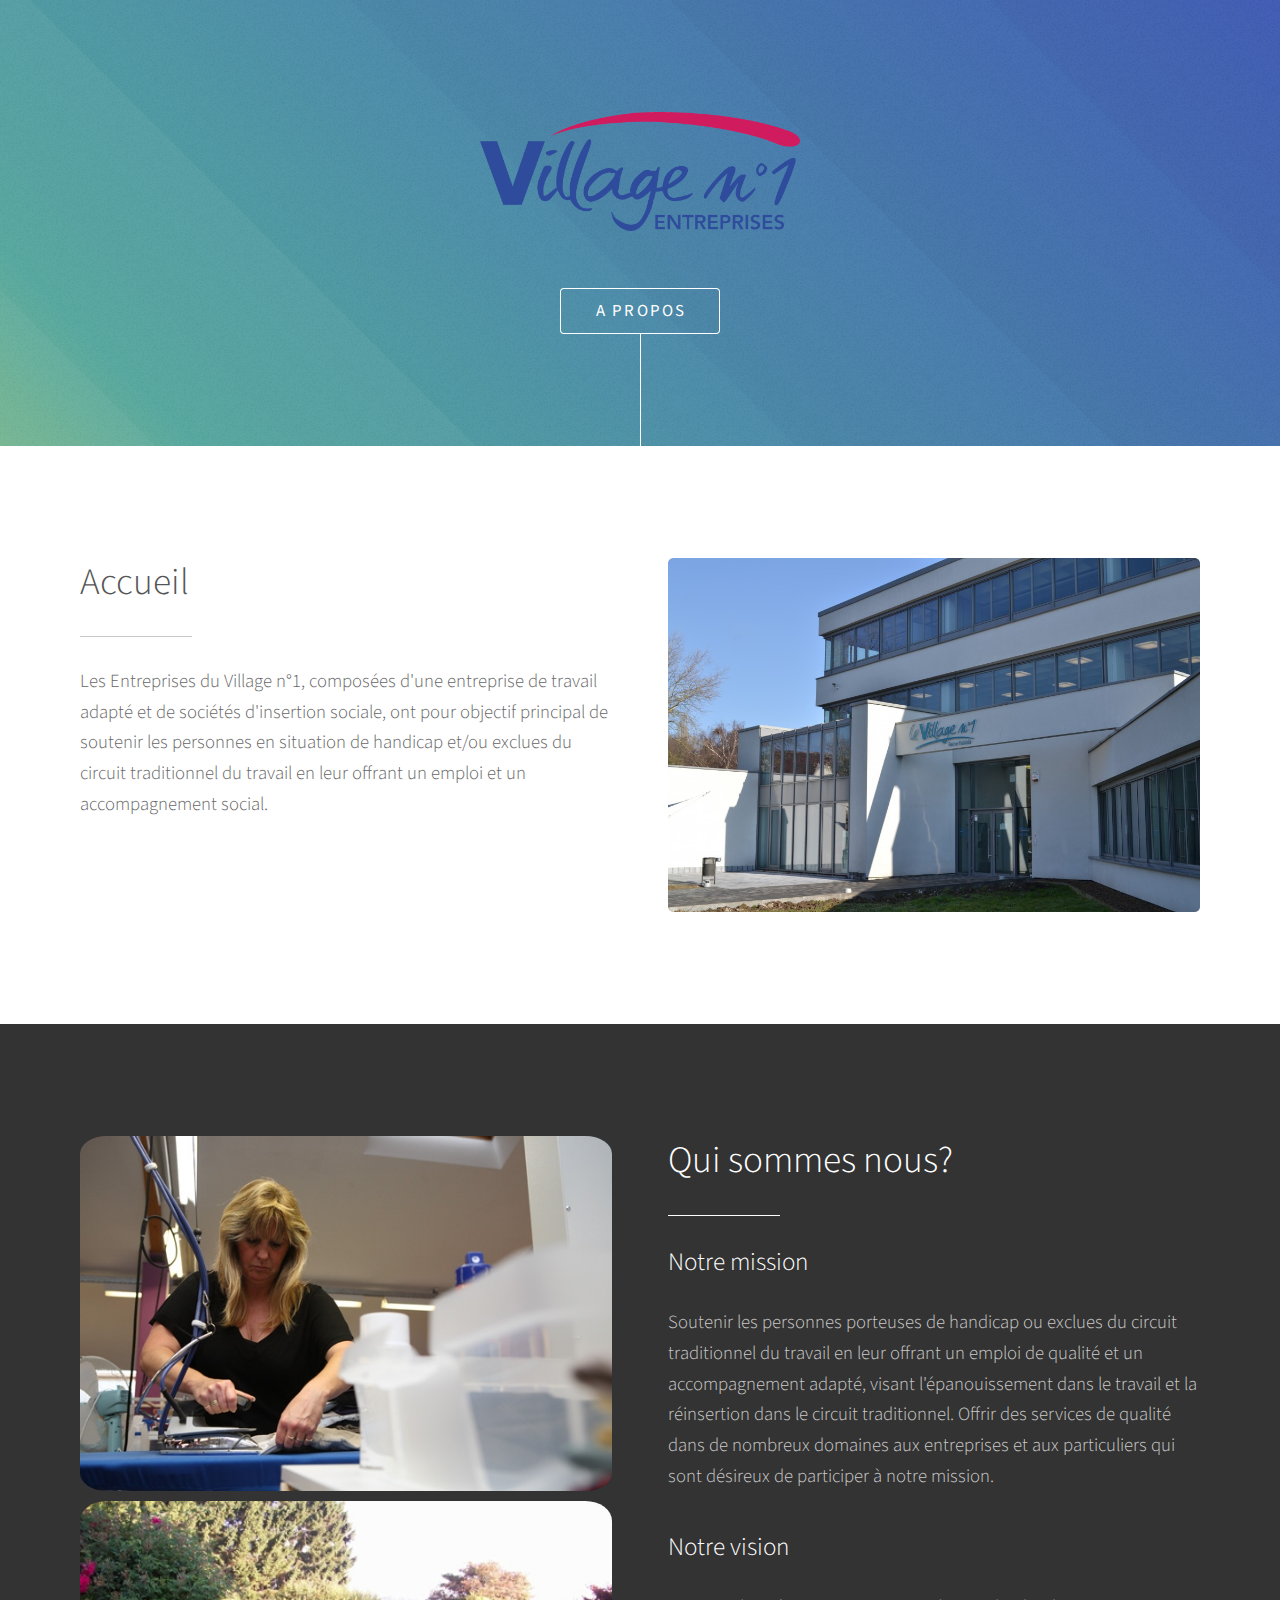
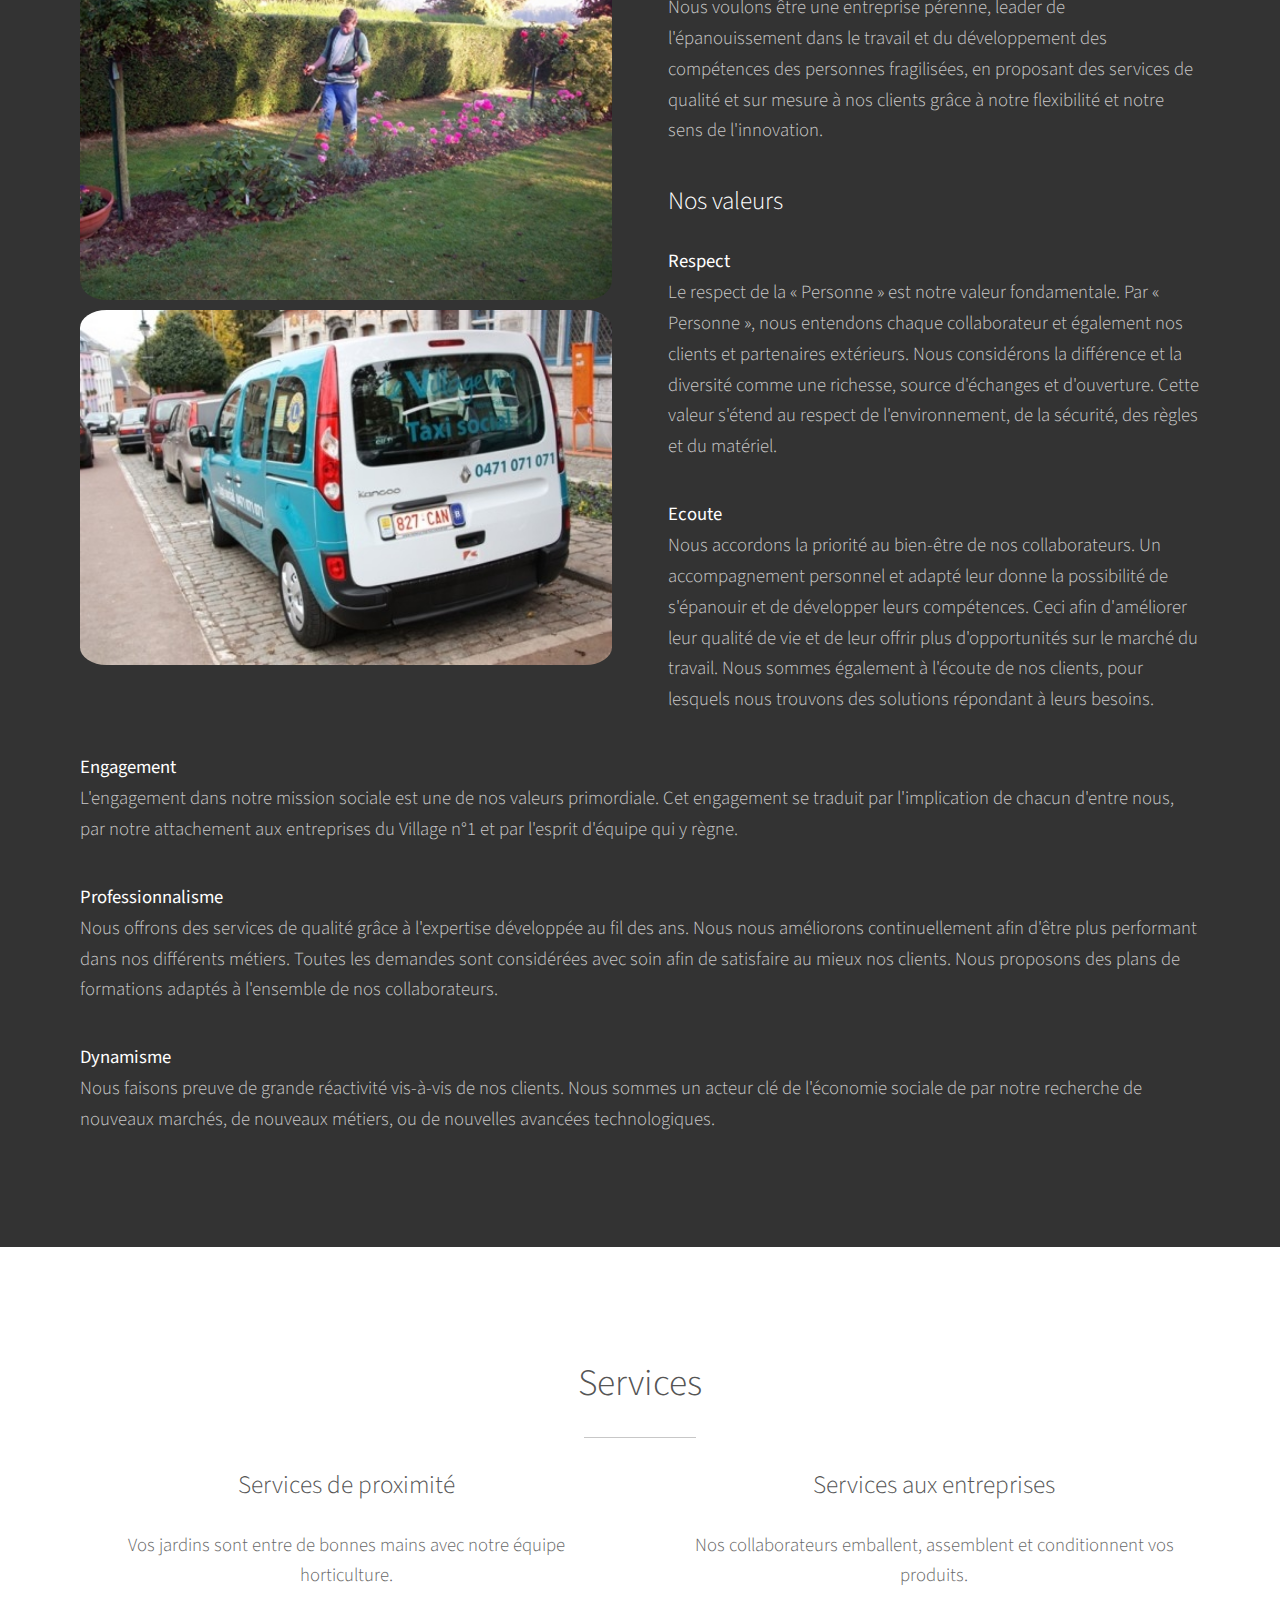
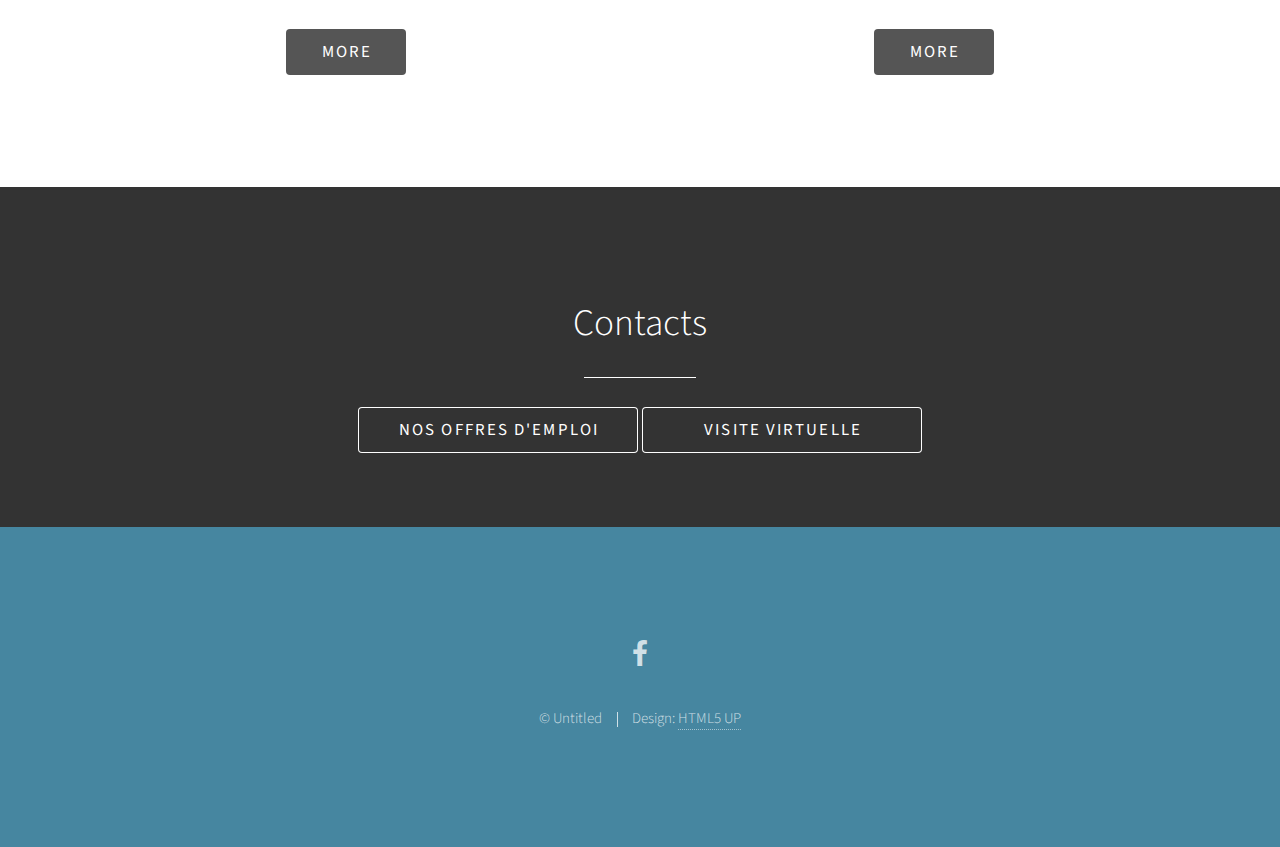
==== VillageN1/index.html @ 819515e6 "VillageN1" ====
<!DOCTYPE HTML>
<!--
	Photon by HTML5 UP
	html5up.net | @ajlkn
	Free for personal and commercial use under the CCA 3.0 license (html5up.net/license)
-->
<html>
	<head>
		<title>Photon by HTML5 UP</title>
		<meta charset="utf-8" />
		<meta name="viewport" content="width=device-width, initial-scale=1" />
		<!--[if lte IE 8]><script src="assets/js/ie/html5shiv.js"></script><![endif]-->
		<link rel="stylesheet" href="assets/css/main.css" />
		<!--[if lte IE 8]><link rel="stylesheet" href="assets/css/ie8.css" /><![endif]-->
		<!--[if lte IE 9]><link rel="stylesheet" href="assets/css/ie9.css" /><![endif]-->
	</head>
	<body>

		<!-- Header -->
			<section id="header">
				<div class="inner">
					 	<img id ='logo' src="images/logo.png" alt="logo">
					<ul class="actions">
						<li><a href="#one" class="button scrolly">A propos</a></li>
					</ul>
				</div>
			</section>

		<!-- One -->
			<section id="one" class="main style1">
				<div class="container">
					<div class="row 150%">
						<div class="6u 12u$(medium)">
							<header class="major">
								<h2>Accueil</h2>
							</header>
							<p>Les Entreprises du Village n°1, composées d'une entreprise de travail adapté et de sociétés d'insertion sociale, ont pour objectif principal de soutenir les personnes en situation de handicap et/ou exclues du circuit traditionnel du travail en leur offrant un emploi et un accompagnement social.</p>
						</div>
						<div class="6u$ 12u$(medium) important(medium)">
							<span class="image fit"><img src="images/entreenc2.jpg" alt="" /></span>
						</div>
					</div>
				</div>
			</section>

		<!-- Two -->
			<section id="two" class="main style2">
				<div class="container">
					<div class="row 150%">
						<div class="6u 12u$(medium)">
							<img class= 'photorow' src="images/img-6312.jpg" alt="">
							<img class= 'photorow' src="images/photos-horticulture2-014.jpg" alt="">
							<img class= 'photorow' src="images/IMG-2573-1-1.jpg" alt="">
							</div>
						<div class="6u$ 12u$(medium)">
							<header class="major">
								<h2>Qui sommes nous?</h2>
							</header>
							<h3>Notre mission</h3>
							<p>Soutenir les personnes porteuses de handicap ou exclues du circuit traditionnel du travail en leur offrant un emploi de qualité et un accompagnement adapté, visant l'épanouissement dans le travail et la réinsertion dans le circuit traditionnel. Offrir des services de qualité dans de nombreux domaines aux entreprises et aux particuliers qui sont désireux de participer à notre mission.</p>
							<h3>Notre vision</h3>
							<p>Nous voulons être une entreprise pérenne, leader de l'épanouissement dans le travail et du développement des compétences des personnes fragilisées, en proposant des services de qualité et sur mesure à nos clients grâce à notre flexibilité et notre sens de l'innovation.   </p>
							<h3>Nos valeurs</h3>
							<strong>Respect</strong>
							<p>Le respect de la « Personne » est notre valeur fondamentale. Par « Personne », nous entendons  chaque collaborateur et également nos clients et partenaires extérieurs. Nous considérons la différence et la diversité comme une richesse, source d'échanges et d'ouverture. Cette valeur s'étend au respect de l'environnement, de la sécurité, des règles et du matériel.</p>
							<strong>Ecoute</strong>
							<p>Nous accordons la priorité au bien-être de nos collaborateurs. Un accompagnement personnel et adapté leur donne la possibilité de s'épanouir et de développer leurs compétences. Ceci afin d'améliorer leur qualité de vie et de leur offrir plus d'opportunités sur le marché du travail. Nous sommes également à l'écoute de nos clients, pour lesquels nous trouvons des solutions répondant à leurs besoins.</p>
							</div>
							<div class="suite">
									<strong>Engagement</strong>
									<p>L'engagement dans notre mission sociale est une de nos valeurs primordiale. Cet engagement se traduit par l'implication de chacun d'entre nous, par notre attachement aux entreprises du Village n°1 et par l'esprit d'équipe qui y règne.</p>
									<strong>Professionnalisme</strong>
									<p>Nous offrons des services de qualité grâce à l'expertise développée au fil des ans. Nous nous améliorons continuellement afin d'être plus performant dans nos différents métiers. Toutes les demandes sont considérées avec soin  afin de satisfaire au mieux nos clients. Nous proposons des plans de formations adaptés à l'ensemble de nos collaborateurs.</p>
									<strong>Dynamisme</strong>
									<p>Nous faisons preuve de grande réactivité vis-à-vis de nos clients. Nous sommes un acteur clé de l'économie sociale de par notre recherche de nouveaux marchés, de nouveaux métiers, ou de nouvelles avancées technologiques.</p>
							</div>
					</div>
			</section>

		<!-- Three -->
			<section id="three" class="main style1 special">
				<div class="container">
					<header class="major">
						<h2>Services</h2>
					</header>
					<div class="row 150%">
						<div class="service">
							<h3>Services de proximité</h3>
							<p>Vos jardins sont entre de bonnes mains avec notre équipe horticulture.</p>
							<ul class="actions">
								<li><a href="#" class="button special">More</a></li>
							</ul>
						</div>
						<div class="service">
							<h3>Services aux entreprises</h3>
							<p>Nos collaborateurs emballent, assemblent et conditionnent vos produits.</p>
							<ul class="actions">
								<li><a href="#" class="button special">More</a></li>
							</ul>
						</div>
					</div>
				</div>
			</section>

		<!-- Four -->
			<section id="four" class="main style2 special">
				<div class="container">
					<header class="major">
						<h2>Contacts</h2>
					</header>
						<a href="#" class="button pas">Nos offres d'emploi</a>
						<a href="#" class="button pas">Visite virtuelle</a>
				</div>
			</section>


		<!-- Footer -->
			<section id="footer">
				<ul class="icons">
					<li><a href="#" class="icon alt fa-facebook"><span class="label">Facebook</span></a></li>
				</ul>
				<ul class="copyright">
					<li>&copy; Untitled</li><li>Design: <a href="http://html5up.net">HTML5 UP</a></li>
				</ul>
			</section>

		<!-- Scripts -->
			<script src="assets/js/jquery.min.js"></script>
			<script src="assets/js/jquery.scrolly.min.js"></script>
			<script src="assets/js/skel.min.js"></script>
			<script src="assets/js/util.js"></script>
			<!--[if lte IE 8]><script src="assets/js/ie/respond.min.js"></script><![endif]-->
			<script src="assets/js/main.js"></script>

	</body>
</html>
---- VillageN1/assets/css/main.css ----
@import url("font-awesome.min.css");
@import url("https://fonts.googleapis.com/css?family=Source+Sans+Pro:300,300italic,400,400italic");

/*
	Photon by HTML5 UP
	html5up.net | @ajlkn
	Free for personal and commercial use under the CCA 3.0 license (html5up.net/license)
*/

/* Reset */

	#logo {
		width: 25%;
	}

	.photorow {
		width: 100%;
		border-radius: 5%;
	}


	.service {
		width: 50%;
	}

	li{
		bottom: 0;
	}

	a.button.special {
		position: relative;
		width: auto;
	}

	.button.special{
		width: 100%;
	}
	
	.button.pas {
		width: 25%;
	}

	@media screen and (max-width: 480px){
		a.button.pas{
			width: auto;
			padding-left: 2%;
			padding-right: 2%;
			margin-top: 2%;
		}
	}

	@media screen and (max-width : 750px){
		.suite{
			text-align: center;
		}
	}

	@media screen and (max-width : 1180px) {

		.button.pas {
			width: 50%;
		}
	}

	html, body, div, span, applet, object, iframe, h1, h2, h3, h4, h5, h6, p, blockquote, pre, a, abbr, acronym, address, big, cite, code, del, dfn, em, img, ins, kbd, q, s, samp, small, strike, strong, sub, sup, tt, var, b, u, i, center, dl, dt, dd, ol, ul, li, fieldset, form, label, legend, table, caption, tbody, tfoot, thead, tr, th, td, article, aside, canvas, details, embed, figure, figcaption, footer, header, hgroup, menu, nav, output, ruby, section, summary, time, mark, audio, video {
		margin: 0;
		padding: 0;
		border: 0;
		font-size: 100%;
		font: inherit;
		vertical-align: baseline;
	}

	article, aside, details, figcaption, figure, footer, header, hgroup, menu, nav, section {
		display: block;
	}

	body {
		line-height: 1;
	}

	ol, ul {
		list-style: none;
	}

	blockquote, q {
		quotes: none;
	}

	blockquote:before, blockquote:after, q:before, q:after {
		content: '';
		content: none;
	}

	table {
		border-collapse: collapse;
		border-spacing: 0;
	}

	body {
		-webkit-text-size-adjust: none;
	}

/* Box Model */

	*, *:before, *:after {
		-moz-box-sizing: border-box;
		-webkit-box-sizing: border-box;
		box-sizing: border-box;
	}

/* Containers */

	.container {
		margin-left: auto;
		margin-right: auto;
	}

	.container.\31 25\25 {
		width: 100%;
		max-width: 75em;
		min-width: 60em;
	}

	.container.\37 5\25 {
		width: 45em;
	}

	.container.\35 0\25 {
		width: 30em;
	}

	.container.\32 5\25 {
		width: 15em;
	}

	.container {
		width: 60em;
	}

	@media screen and (max-width: 1680px) {

		.container.\31 25\25 {
			width: 100%;
			max-width: 75em;
			min-width: 60em;
		}

		.container.\37 5\25 {
			width: 45em;
		}

		.container.\35 0\25 {
			width: 30em;
		}

		.container.\32 5\25 {
			width: 15em;
		}

		.container {
			width: 60em;
		}

	}

	@media screen and (max-width: 1140px) {

		.container.\31 25\25 {
			width: 100%;
			max-width: 112.5%;
			min-width: 90%;
		}

		.container.\37 5\25 {
			width: 67.5%;
		}

		.container.\35 0\25 {
			width: 45%;
		}

		.container.\32 5\25 {
			width: 22.5%;
		}

		.container {
			width: 90%;
		}

	}

	@media screen and (max-width: 980px) {

		.container.\31 25\25 {
			width: 100%;
			max-width: 125%;
			min-width: 100%;
		}

		.container.\37 5\25 {
			width: 75%;
		}

		.container.\35 0\25 {
			width: 50%;
		}

		.container.\32 5\25 {
			width: 25%;
		}

		.container {
			width: 100% !important;
		}

	}

	@media screen and (max-width: 736px) {

		.container.\31 25\25 {
			width: 100%;
			max-width: 125%;
			min-width: 100%;
		}

		.container.\37 5\25 {
			width: 75%;
		}

		.container.\35 0\25 {
			width: 50%;
		}

		.container.\32 5\25 {
			width: 25%;
		}

		.container {
			width: 100% !important;
		}

	}

	@media screen and (max-width: 480px) {

		.container.\31 25\25 {
			width: 100%;
			max-width: 125%;
			min-width: 100%;
		}

		.container.\37 5\25 {
			width: 75%;
		}

		.container.\35 0\25 {
			width: 50%;
		}

		.container.\32 5\25 {
			width: 25%;
		}

		.container {
			width: 100% !important;
		}

	}

	@media screen and (max-width: 320px) {

		.container.\31 25\25 {
			width: 100%;
			max-width: 125%;
			min-width: 100%;
		}

		.container.\37 5\25 {
			width: 75%;
		}

		.container.\35 0\25 {
			width: 50%;
		}

		.container.\32 5\25 {
			width: 25%;
		}

		.container {
			width: 100% !important;
		}

	}

/* Grid */

	.row {
		border-bottom: solid 1px transparent;
		-moz-box-sizing: border-box;
		-webkit-box-sizing: border-box;
		box-sizing: border-box;
	}

	.row > * {
		float: left;
		-moz-box-sizing: border-box;
		-webkit-box-sizing: border-box;
		box-sizing: border-box;
	}

	.row:after, .row:before {
		content: '';
		display: block;
		clear: both;
		height: 0;
	}

	.row.uniform > * > :first-child {
		margin-top: 0;
	}

	.row.uniform > * > :last-child {
		margin-bottom: 0;
	}

	.row.\30 \25 > * {
		padding: 0 0 0 0em;
	}

	.row.\30 \25 {
		margin: 0 0 -1px 0em;
	}

	.row.uniform.\30 \25 > * {
		padding: 0em 0 0 0em;
	}

	.row.uniform.\30 \25 {
		margin: 0em 0 -1px 0em;
	}

	.row > * {
		padding: 0 0 0 2em;
	}

	.row {
		margin: 0 0 -1px -2em;
	}

	.row.uniform > * {
		padding: 2em 0 0 2em;
	}

	.row.uniform {
		margin: -2em 0 -1px -2em;
	}

	.row.\32 00\25 > * {
		padding: 0 0 0 4em;
	}

	.row.\32 00\25 {
		margin: 0 0 -1px -4em;
	}

	.row.uniform.\32 00\25 > * {
		padding: 4em 0 0 4em;
	}

	.row.uniform.\32 00\25 {
		margin: -4em 0 -1px -4em;
	}

	.row.\31 50\25 > * {
		padding: 0 0 0 3em;
	}

	.row.\31 50\25 {
		margin: 0 0 -1px -3em;
	}

	.row.uniform.\31 50\25 > * {
		padding: 3em 0 0 3em;
	}

	.row.uniform.\31 50\25 {
		margin: -3em 0 -1px -3em;
	}

	.row.\35 0\25 > * {
		padding: 0 0 0 1em;
	}

	.row.\35 0\25 {
		margin: 0 0 -1px -1em;
	}

	.row.uniform.\35 0\25 > * {
		padding: 1em 0 0 1em;
	}

	.row.uniform.\35 0\25 {
		margin: -1em 0 -1px -1em;
	}

	.row.\32 5\25 > * {
		padding: 0 0 0 0.5em;
	}

	.row.\32 5\25 {
		margin: 0 0 -1px -0.5em;
	}

	.row.uniform.\32 5\25 > * {
		padding: 0.5em 0 0 0.5em;
	}

	.row.uniform.\32 5\25 {
		margin: -0.5em 0 -1px -0.5em;
	}

	.\31 2u, .\31 2u\24 {
		width: 100%;
		clear: none;
		margin-left: 0;
	}

	.\31 1u, .\31 1u\24 {
		width: 91.6666666667%;
		clear: none;
		margin-left: 0;
	}

	.\31 0u, .\31 0u\24 {
		width: 83.3333333333%;
		clear: none;
		margin-left: 0;
	}

	.\39 u, .\39 u\24 {
		width: 75%;
		clear: none;
		margin-left: 0;
	}

	.\38 u, .\38 u\24 {
		width: 66.6666666667%;
		clear: none;
		margin-left: 0;
	}

	.\37 u, .\37 u\24 {
		width: 58.3333333333%;
		clear: none;
		margin-left: 0;
	}

	.\36 u, .\36 u\24 {
		width: 50%;
		clear: none;
		margin-left: 0;
	}

	.\35 u, .\35 u\24 {
		width: 41.6666666667%;
		clear: none;
		margin-left: 0;
	}

	.\34 u, .\34 u\24 {
		width: 33.3333333333%;
		clear: none;
		margin-left: 0;
	}

	.\33 u, .\33 u\24 {
		width: 25%;
		clear: none;
		margin-left: 0;
	}

	.\32 u, .\32 u\24 {
		width: 16.6666666667%;
		clear: none;
		margin-left: 0;
	}

	.\31 u, .\31 u\24 {
		width: 8.3333333333%;
		clear: none;
		margin-left: 0;
	}

	.\31 2u\24 + *,
	.\31 1u\24 + *,
	.\31 0u\24 + *,
	.\39 u\24 + *,
	.\38 u\24 + *,
	.\37 u\24 + *,
	.\36 u\24 + *,
	.\35 u\24 + *,
	.\34 u\24 + *,
	.\33 u\24 + *,
	.\32 u\24 + *,
	.\31 u\24 + * {
		clear: left;
	}

	.\-11u {
		margin-left: 91.66667%;
	}

	.\-10u {
		margin-left: 83.33333%;
	}

	.\-9u {
		margin-left: 75%;
	}

	.\-8u {
		margin-left: 66.66667%;
	}

	.\-7u {
		margin-left: 58.33333%;
	}

	.\-6u {
		margin-left: 50%;
	}

	.\-5u {
		margin-left: 41.66667%;
	}

	.\-4u {
		margin-left: 33.33333%;
	}

	.\-3u {
		margin-left: 25%;
	}

	.\-2u {
		margin-left: 16.66667%;
	}

	.\-1u {
		margin-left: 8.33333%;
	}

	@media screen and (max-width: 1680px) {

		.row > * {
			padding: 0 0 0 2em;
		}

		.row {
			margin: 0 0 -1px -2em;
		}

		.row.uniform > * {
			padding: 2em 0 0 2em;
		}

		.row.uniform {
			margin: -2em 0 -1px -2em;
		}

		.row.\32 00\25 > * {
			padding: 0 0 0 4em;
		}

		.row.\32 00\25 {
			margin: 0 0 -1px -4em;
		}

		.row.uniform.\32 00\25 > * {
			padding: 4em 0 0 4em;
		}

		.row.uniform.\32 00\25 {
			margin: -4em 0 -1px -4em;
		}

		.row.\31 50\25 > * {
			padding: 0 0 0 3em;
		}

		.row.\31 50\25 {
			margin: 0 0 -1px -3em;
		}

		.row.uniform.\31 50\25 > * {
			padding: 3em 0 0 3em;
		}

		.row.uniform.\31 50\25 {
			margin: -3em 0 -1px -3em;
		}

		.row.\35 0\25 > * {
			padding: 0 0 0 1em;
		}

		.row.\35 0\25 {
			margin: 0 0 -1px -1em;
		}

		.row.uniform.\35 0\25 > * {
			padding: 1em 0 0 1em;
		}

		.row.uniform.\35 0\25 {
			margin: -1em 0 -1px -1em;
		}

		.row.\32 5\25 > * {
			padding: 0 0 0 0.5em;
		}

		.row.\32 5\25 {
			margin: 0 0 -1px -0.5em;
		}

		.row.uniform.\32 5\25 > * {
			padding: 0.5em 0 0 0.5em;
		}

		.row.uniform.\32 5\25 {
			margin: -0.5em 0 -1px -0.5em;
		}

		.\31 2u\28xlarge\29, .\31 2u\24\28xlarge\29 {
			width: 100%;
			clear: none;
			margin-left: 0;
		}

		.\31 1u\28xlarge\29, .\31 1u\24\28xlarge\29 {
			width: 91.6666666667%;
			clear: none;
			margin-left: 0;
		}

		.\31 0u\28xlarge\29, .\31 0u\24\28xlarge\29 {
			width: 83.3333333333%;
			clear: none;
			margin-left: 0;
		}

		.\39 u\28xlarge\29, .\39 u\24\28xlarge\29 {
			width: 75%;
			clear: none;
			margin-left: 0;
		}

		.\38 u\28xlarge\29, .\38 u\24\28xlarge\29 {
			width: 66.6666666667%;
			clear: none;
			margin-left: 0;
		}

		.\37 u\28xlarge\29, .\37 u\24\28xlarge\29 {
			width: 58.3333333333%;
			clear: none;
			margin-left: 0;
		}

		.\36 u\28xlarge\29, .\36 u\24\28xlarge\29 {
			width: 50%;
			clear: none;
			margin-left: 0;
		}

		.\35 u\28xlarge\29, .\35 u\24\28xlarge\29 {
			width: 41.6666666667%;
			clear: none;
			margin-left: 0;
		}

		.\34 u\28xlarge\29, .\34 u\24\28xlarge\29 {
			width: 33.3333333333%;
			clear: none;
			margin-left: 0;
		}

		.\33 u\28xlarge\29, .\33 u\24\28xlarge\29 {
			width: 25%;
			clear: none;
			margin-left: 0;
		}

		.\32 u\28xlarge\29, .\32 u\24\28xlarge\29 {
			width: 16.6666666667%;
			clear: none;
			margin-left: 0;
		}

		.\31 u\28xlarge\29, .\31 u\24\28xlarge\29 {
			width: 8.3333333333%;
			clear: none;
			margin-left: 0;
		}

		.\31 2u\24\28xlarge\29 + *,
		.\31 1u\24\28xlarge\29 + *,
		.\31 0u\24\28xlarge\29 + *,
		.\39 u\24\28xlarge\29 + *,
		.\38 u\24\28xlarge\29 + *,
		.\37 u\24\28xlarge\29 + *,
		.\36 u\24\28xlarge\29 + *,
		.\35 u\24\28xlarge\29 + *,
		.\34 u\24\28xlarge\29 + *,
		.\33 u\24\28xlarge\29 + *,
		.\32 u\24\28xlarge\29 + *,
		.\31 u\24\28xlarge\29 + * {
			clear: left;
		}

		.\-11u\28xlarge\29 {
			margin-left: 91.66667%;
		}

		.\-10u\28xlarge\29 {
			margin-left: 83.33333%;
		}

		.\-9u\28xlarge\29 {
			margin-left: 75%;
		}

		.\-8u\28xlarge\29 {
			margin-left: 66.66667%;
		}

		.\-7u\28xlarge\29 {
			margin-left: 58.33333%;
		}

		.\-6u\28xlarge\29 {
			margin-left: 50%;
		}

		.\-5u\28xlarge\29 {
			margin-left: 41.66667%;
		}

		.\-4u\28xlarge\29 {
			margin-left: 33.33333%;
		}

		.\-3u\28xlarge\29 {
			margin-left: 25%;
		}

		.\-2u\28xlarge\29 {
			margin-left: 16.66667%;
		}

		.\-1u\28xlarge\29 {
			margin-left: 8.33333%;
		}

	}

	@media screen and (max-width: 1140px) {

		.row > * {
			padding: 0 0 0 1.5em;
		}

		.row {
			margin: 0 0 -1px -1.5em;
		}

		.row.uniform > * {
			padding: 1.5em 0 0 1.5em;
		}

		.row.uniform {
			margin: -1.5em 0 -1px -1.5em;
		}

		.row.\32 00\25 > * {
			padding: 0 0 0 3em;
		}

		.row.\32 00\25 {
			margin: 0 0 -1px -3em;
		}

		.row.uniform.\32 00\25 > * {
			padding: 3em 0 0 3em;
		}

		.row.uniform.\32 00\25 {
			margin: -3em 0 -1px -3em;
		}

		.row.\31 50\25 > * {
			padding: 0 0 0 2.25em;
		}

		.row.\31 50\25 {
			margin: 0 0 -1px -2.25em;
		}

		.row.uniform.\31 50\25 > * {
			padding: 2.25em 0 0 2.25em;
		}

		.row.uniform.\31 50\25 {
			margin: -2.25em 0 -1px -2.25em;
		}

		.row.\35 0\25 > * {
			padding: 0 0 0 0.75em;
		}

		.row.\35 0\25 {
			margin: 0 0 -1px -0.75em;
		}

		.row.uniform.\35 0\25 > * {
			padding: 0.75em 0 0 0.75em;
		}

		.row.uniform.\35 0\25 {
			margin: -0.75em 0 -1px -0.75em;
		}

		.row.\32 5\25 > * {
			padding: 0 0 0 0.375em;
		}

		.row.\32 5\25 {
			margin: 0 0 -1px -0.375em;
		}

		.row.uniform.\32 5\25 > * {
			padding: 0.375em 0 0 0.375em;
		}

		.row.uniform.\32 5\25 {
			margin: -0.375em 0 -1px -0.375em;
		}

		.\31 2u\28large\29, .\31 2u\24\28large\29 {
			width: 100%;
			clear: none;
			margin-left: 0;
		}

		.\31 1u\28large\29, .\31 1u\24\28large\29 {
			width: 91.6666666667%;
			clear: none;
			margin-left: 0;
		}

		.\31 0u\28large\29, .\31 0u\24\28large\29 {
			width: 83.3333333333%;
			clear: none;
			margin-left: 0;
		}

		.\39 u\28large\29, .\39 u\24\28large\29 {
			width: 75%;
			clear: none;
			margin-left: 0;
		}

		.\38 u\28large\29, .\38 u\24\28large\29 {
			width: 66.6666666667%;
			clear: none;
			margin-left: 0;
		}

		.\37 u\28large\29, .\37 u\24\28large\29 {
			width: 58.3333333333%;
			clear: none;
			margin-left: 0;
		}

		.\36 u\28large\29, .\36 u\24\28large\29 {
			width: 50%;
			clear: none;
			margin-left: 0;
		}

		.\35 u\28large\29, .\35 u\24\28large\29 {
			width: 41.6666666667%;
			clear: none;
			margin-left: 0;
		}

		.\34 u\28large\29, .\34 u\24\28large\29 {
			width: 33.3333333333%;
			clear: none;
			margin-left: 0;
		}

		.\33 u\28large\29, .\33 u\24\28large\29 {
			width: 25%;
			clear: none;
			margin-left: 0;
		}

		.\32 u\28large\29, .\32 u\24\28large\29 {
			width: 16.6666666667%;
			clear: none;
			margin-left: 0;
		}

		.\31 u\28large\29, .\31 u\24\28large\29 {
			width: 8.3333333333%;
			clear: none;
			margin-left: 0;
		}

		.\31 2u\24\28large\29 + *,
		.\31 1u\24\28large\29 + *,
		.\31 0u\24\28large\29 + *,
		.\39 u\24\28large\29 + *,
		.\38 u\24\28large\29 + *,
		.\37 u\24\28large\29 + *,
		.\36 u\24\28large\29 + *,
		.\35 u\24\28large\29 + *,
		.\34 u\24\28large\29 + *,
		.\33 u\24\28large\29 + *,
		.\32 u\24\28large\29 + *,
		.\31 u\24\28large\29 + * {
			clear: left;
		}

		.\-11u\28large\29 {
			margin-left: 91.66667%;
		}

		.\-10u\28large\29 {
			margin-left: 83.33333%;
		}

		.\-9u\28large\29 {
			margin-left: 75%;
		}

		.\-8u\28large\29 {
			margin-left: 66.66667%;
		}

		.\-7u\28large\29 {
			margin-left: 58.33333%;
		}

		.\-6u\28large\29 {
			margin-left: 50%;
		}

		.\-5u\28large\29 {
			margin-left: 41.66667%;
		}

		.\-4u\28large\29 {
			margin-left: 33.33333%;
		}

		.\-3u\28large\29 {
			margin-left: 25%;
		}

		.\-2u\28large\29 {
			margin-left: 16.66667%;
		}

		.\-1u\28large\29 {
			margin-left: 8.33333%;
		}

	}

	@media screen and (max-width: 980px) {

		.row > * {
			padding: 0 0 0 1.5em;
		}

		.row {
			margin: 0 0 -1px -1.5em;
		}

		.row.uniform > * {
			padding: 1.5em 0 0 1.5em;
		}

		.row.uniform {
			margin: -1.5em 0 -1px -1.5em;
		}

		.row.\32 00\25 > * {
			padding: 0 0 0 3em;
		}

		.row.\32 00\25 {
			margin: 0 0 -1px -3em;
		}

		.row.uniform.\32 00\25 > * {
			padding: 3em 0 0 3em;
		}

		.row.uniform.\32 00\25 {
			margin: -3em 0 -1px -3em;
		}

		.row.\31 50\25 > * {
			padding: 0 0 0 2.25em;
		}

		.row.\31 50\25 {
			margin: 0 0 -1px -2.25em;
		}

		.row.uniform.\31 50\25 > * {
			padding: 2.25em 0 0 2.25em;
		}

		.row.uniform.\31 50\25 {
			margin: -2.25em 0 -1px -2.25em;
		}

		.row.\35 0\25 > * {
			padding: 0 0 0 0.75em;
		}

		.row.\35 0\25 {
			margin: 0 0 -1px -0.75em;
		}

		.row.uniform.\35 0\25 > * {
			padding: 0.75em 0 0 0.75em;
		}

		.row.uniform.\35 0\25 {
			margin: -0.75em 0 -1px -0.75em;
		}

		.row.\32 5\25 > * {
			padding: 0 0 0 0.375em;
		}

		.row.\32 5\25 {
			margin: 0 0 -1px -0.375em;
		}

		.row.uniform.\32 5\25 > * {
			padding: 0.375em 0 0 0.375em;
		}

		.row.uniform.\32 5\25 {
			margin: -0.375em 0 -1px -0.375em;
		}

		.\31 2u\28medium\29, .\31 2u\24\28medium\29 {
			width: 100%;
			clear: none;
			margin-left: 0;
		}

		.\31 1u\28medium\29, .\31 1u\24\28medium\29 {
			width: 91.6666666667%;
			clear: none;
			margin-left: 0;
		}

		.\31 0u\28medium\29, .\31 0u\24\28medium\29 {
			width: 83.3333333333%;
			clear: none;
			margin-left: 0;
		}

		.\39 u\28medium\29, .\39 u\24\28medium\29 {
			width: 75%;
			clear: none;
			margin-left: 0;
		}

		.\38 u\28medium\29, .\38 u\24\28medium\29 {
			width: 66.6666666667%;
			clear: none;
			margin-left: 0;
		}

		.\37 u\28medium\29, .\37 u\24\28medium\29 {
			width: 58.3333333333%;
			clear: none;
			margin-left: 0;
		}

		.\36 u\28medium\29, .\36 u\24\28medium\29 {
			width: 50%;
			clear: none;
			margin-left: 0;
		}

		.\35 u\28medium\29, .\35 u\24\28medium\29 {
			width: 41.6666666667%;
			clear: none;
			margin-left: 0;
		}

		.\34 u\28medium\29, .\34 u\24\28medium\29 {
			width: 33.3333333333%;
			clear: none;
			margin-left: 0;
		}

		.\33 u\28medium\29, .\33 u\24\28medium\29 {
			width: 25%;
			clear: none;
			margin-left: 0;
		}

		.\32 u\28medium\29, .\32 u\24\28medium\29 {
			width: 16.6666666667%;
			clear: none;
			margin-left: 0;
		}

		.\31 u\28medium\29, .\31 u\24\28medium\29 {
			width: 8.3333333333%;
			clear: none;
			margin-left: 0;
		}

		.\31 2u\24\28medium\29 + *,
		.\31 1u\24\28medium\29 + *,
		.\31 0u\24\28medium\29 + *,
		.\39 u\24\28medium\29 + *,
		.\38 u\24\28medium\29 + *,
		.\37 u\24\28medium\29 + *,
		.\36 u\24\28medium\29 + *,
		.\35 u\24\28medium\29 + *,
		.\34 u\24\28medium\29 + *,
		.\33 u\24\28medium\29 + *,
		.\32 u\24\28medium\29 + *,
		.\31 u\24\28medium\29 + * {
			clear: left;
		}

		.\-11u\28medium\29 {
			margin-left: 91.66667%;
		}

		.\-10u\28medium\29 {
			margin-left: 83.33333%;
		}

		.\-9u\28medium\29 {
			margin-left: 75%;
		}

		.\-8u\28medium\29 {
			margin-left: 66.66667%;
		}

		.\-7u\28medium\29 {
			margin-left: 58.33333%;
		}

		.\-6u\28medium\29 {
			margin-left: 50%;
		}

		.\-5u\28medium\29 {
			margin-left: 41.66667%;
		}

		.\-4u\28medium\29 {
			margin-left: 33.33333%;
		}

		.\-3u\28medium\29 {
			margin-left: 25%;
		}

		.\-2u\28medium\29 {
			margin-left: 16.66667%;
		}

		.\-1u\28medium\29 {
			margin-left: 8.33333%;
		}

	}

	@media screen and (max-width: 736px) {

		.row > * {
			padding: 0 0 0 1.5em;
		}

		.row {
			margin: 0 0 -1px -1.5em;
		}

		.row.uniform > * {
			padding: 1.5em 0 0 1.5em;
		}

		.row.uniform {
			margin: -1.5em 0 -1px -1.5em;
		}

		.row.\32 00\25 > * {
			padding: 0 0 0 3em;
		}

		.row.\32 00\25 {
			margin: 0 0 -1px -3em;
		}

		.row.uniform.\32 00\25 > * {
			padding: 3em 0 0 3em;
		}

		.row.uniform.\32 00\25 {
			margin: -3em 0 -1px -3em;
		}

		.row.\31 50\25 > * {
			padding: 0 0 0 2.25em;
		}

		.row.\31 50\25 {
			margin: 0 0 -1px -2.25em;
		}

		.row.uniform.\31 50\25 > * {
			padding: 2.25em 0 0 2.25em;
		}

		.row.uniform.\31 50\25 {
			margin: -2.25em 0 -1px -2.25em;
		}

		.row.\35 0\25 > * {
			padding: 0 0 0 0.75em;
		}

		.row.\35 0\25 {
			margin: 0 0 -1px -0.75em;
		}

		.row.uniform.\35 0\25 > * {
			padding: 0.75em 0 0 0.75em;
		}

		.row.uniform.\35 0\25 {
			margin: -0.75em 0 -1px -0.75em;
		}

		.row.\32 5\25 > * {
			padding: 0 0 0 0.375em;
		}

		.row.\32 5\25 {
			margin: 0 0 -1px -0.375em;
		}

		.row.uniform.\32 5\25 > * {
			padding: 0.375em 0 0 0.375em;
		}

		.row.uniform.\32 5\25 {
			margin: -0.375em 0 -1px -0.375em;
		}

		.\31 2u\28small\29, .\31 2u\24\28small\29 {
			width: 100%;
			clear: none;
			margin-left: 0;
		}

		.\31 1u\28small\29, .\31 1u\24\28small\29 {
			width: 91.6666666667%;
			clear: none;
			margin-left: 0;
		}

		.\31 0u\28small\29, .\31 0u\24\28small\29 {
			width: 83.3333333333%;
			clear: none;
			margin-left: 0;
		}

		.\39 u\28small\29, .\39 u\24\28small\29 {
			width: 75%;
			clear: none;
			margin-left: 0;
		}

		.\38 u\28small\29, .\38 u\24\28small\29 {
			width: 66.6666666667%;
			clear: none;
			margin-left: 0;
		}

		.\37 u\28small\29, .\37 u\24\28small\29 {
			width: 58.3333333333%;
			clear: none;
			margin-left: 0;
		}

		.\36 u\28small\29, .\36 u\24\28small\29 {
			width: 50%;
			clear: none;
			margin-left: 0;
		}

		.\35 u\28small\29, .\35 u\24\28small\29 {
			width: 41.6666666667%;
			clear: none;
			margin-left: 0;
		}

		.\34 u\28small\29, .\34 u\24\28small\29 {
			width: 33.3333333333%;
			clear: none;
			margin-left: 0;
		}

		.\33 u\28small\29, .\33 u\24\28small\29 {
			width: 25%;
			clear: none;
			margin-left: 0;
		}

		.\32 u\28small\29, .\32 u\24\28small\29 {
			width: 16.6666666667%;
			clear: none;
			margin-left: 0;
		}

		.\31 u\28small\29, .\31 u\24\28small\29 {
			width: 8.3333333333%;
			clear: none;
			margin-left: 0;
		}

		.\31 2u\24\28small\29 + *,
		.\31 1u\24\28small\29 + *,
		.\31 0u\24\28small\29 + *,
		.\39 u\24\28small\29 + *,
		.\38 u\24\28small\29 + *,
		.\37 u\24\28small\29 + *,
		.\36 u\24\28small\29 + *,
		.\35 u\24\28small\29 + *,
		.\34 u\24\28small\29 + *,
		.\33 u\24\28small\29 + *,
		.\32 u\24\28small\29 + *,
		.\31 u\24\28small\29 + * {
			clear: left;
		}

		.\-11u\28small\29 {
			margin-left: 91.66667%;
		}

		.\-10u\28small\29 {
			margin-left: 83.33333%;
		}

		.\-9u\28small\29 {
			margin-left: 75%;
		}

		.\-8u\28small\29 {
			margin-left: 66.66667%;
		}

		.\-7u\28small\29 {
			margin-left: 58.33333%;
		}

		.\-6u\28small\29 {
			margin-left: 50%;
		}

		.\-5u\28small\29 {
			margin-left: 41.66667%;
		}

		.\-4u\28small\29 {
			margin-left: 33.33333%;
		}

		.\-3u\28small\29 {
			margin-left: 25%;
		}

		.\-2u\28small\29 {
			margin-left: 16.66667%;
		}

		.\-1u\28small\29 {
			margin-left: 8.33333%;
		}

	}

	@media screen and (max-width: 480px) {

		.row > * {
			padding: 0 0 0 1.5em;
		}

		.row {
			margin: 0 0 -1px -1.5em;
		}

		.row.uniform > * {
			padding: 1.5em 0 0 1.5em;
		}

		.row.uniform {
			margin: -1.5em 0 -1px -1.5em;
		}

		.row.\32 00\25 > * {
			padding: 0 0 0 3em;
		}

		.row.\32 00\25 {
			margin: 0 0 -1px -3em;
		}

		.row.uniform.\32 00\25 > * {
			padding: 3em 0 0 3em;
		}

		.row.uniform.\32 00\25 {
			margin: -3em 0 -1px -3em;
		}

		.row.\31 50\25 > * {
			padding: 0 0 0 2.25em;
		}

		.row.\31 50\25 {
			margin: 0 0 -1px -2.25em;
		}

		.row.uniform.\31 50\25 > * {
			padding: 2.25em 0 0 2.25em;
		}

		.row.uniform.\31 50\25 {
			margin: -2.25em 0 -1px -2.25em;
		}

		.row.\35 0\25 > * {
			padding: 0 0 0 0.75em;
		}

		.row.\35 0\25 {
			margin: 0 0 -1px -0.75em;
		}

		.row.uniform.\35 0\25 > * {
			padding: 0.75em 0 0 0.75em;
		}

		.row.uniform.\35 0\25 {
			margin: -0.75em 0 -1px -0.75em;
		}

		.row.\32 5\25 > * {
			padding: 0 0 0 0.375em;
		}

		.row.\32 5\25 {
			margin: 0 0 -1px -0.375em;
		}

		.row.uniform.\32 5\25 > * {
			padding: 0.375em 0 0 0.375em;
		}

		.row.uniform.\32 5\25 {
			margin: -0.375em 0 -1px -0.375em;
		}

		.\31 2u\28xsmall\29, .\31 2u\24\28xsmall\29 {
			width: 100%;
			clear: none;
			margin-left: 0;
		}

		.\31 1u\28xsmall\29, .\31 1u\24\28xsmall\29 {
			width: 91.6666666667%;
			clear: none;
			margin-left: 0;
		}

		.\31 0u\28xsmall\29, .\31 0u\24\28xsmall\29 {
			width: 83.3333333333%;
			clear: none;
			margin-left: 0;
		}

		.\39 u\28xsmall\29, .\39 u\24\28xsmall\29 {
			width: 75%;
			clear: none;
			margin-left: 0;
		}

		.\38 u\28xsmall\29, .\38 u\24\28xsmall\29 {
			width: 66.6666666667%;
			clear: none;
			margin-left: 0;
		}

		.\37 u\28xsmall\29, .\37 u\24\28xsmall\29 {
			width: 58.3333333333%;
			clear: none;
			margin-left: 0;
		}

		.\36 u\28xsmall\29, .\36 u\24\28xsmall\29 {
			width: 50%;
			clear: none;
			margin-left: 0;
		}

		.\35 u\28xsmall\29, .\35 u\24\28xsmall\29 {
			width: 41.6666666667%;
			clear: none;
			margin-left: 0;
		}

		.\34 u\28xsmall\29, .\34 u\24\28xsmall\29 {
			width: 33.3333333333%;
			clear: none;
			margin-left: 0;
		}

		.\33 u\28xsmall\29, .\33 u\24\28xsmall\29 {
			width: 25%;
			clear: none;
			margin-left: 0;
		}

		.\32 u\28xsmall\29, .\32 u\24\28xsmall\29 {
			width: 16.6666666667%;
			clear: none;
			margin-left: 0;
		}

		.\31 u\28xsmall\29, .\31 u\24\28xsmall\29 {
			width: 8.3333333333%;
			clear: none;
			margin-left: 0;
		}

		.\31 2u\24\28xsmall\29 + *,
		.\31 1u\24\28xsmall\29 + *,
		.\31 0u\24\28xsmall\29 + *,
		.\39 u\24\28xsmall\29 + *,
		.\38 u\24\28xsmall\29 + *,
		.\37 u\24\28xsmall\29 + *,
		.\36 u\24\28xsmall\29 + *,
		.\35 u\24\28xsmall\29 + *,
		.\34 u\24\28xsmall\29 + *,
		.\33 u\24\28xsmall\29 + *,
		.\32 u\24\28xsmall\29 + *,
		.\31 u\24\28xsmall\29 + * {
			clear: left;
		}

		.\-11u\28xsmall\29 {
			margin-left: 91.66667%;
		}

		.\-10u\28xsmall\29 {
			margin-left: 83.33333%;
		}

		.\-9u\28xsmall\29 {
			margin-left: 75%;
		}

		.\-8u\28xsmall\29 {
			margin-left: 66.66667%;
		}

		.\-7u\28xsmall\29 {
			margin-left: 58.33333%;
		}

		.\-6u\28xsmall\29 {
			margin-left: 50%;
		}

		.\-5u\28xsmall\29 {
			margin-left: 41.66667%;
		}

		.\-4u\28xsmall\29 {
			margin-left: 33.33333%;
		}

		.\-3u\28xsmall\29 {
			margin-left: 25%;
		}

		.\-2u\28xsmall\29 {
			margin-left: 16.66667%;
		}

		.\-1u\28xsmall\29 {
			margin-left: 8.33333%;
		}

	}

	@media screen and (max-width: 320px) {

		.row > * {
			padding: 0 0 0 1.5em;
		}

		.row {
			margin: 0 0 -1px -1.5em;
		}

		.row.uniform > * {
			padding: 1.5em 0 0 1.5em;
		}

		.row.uniform {
			margin: -1.5em 0 -1px -1.5em;
		}

		.row.\32 00\25 > * {
			padding: 0 0 0 3em;
		}

		.row.\32 00\25 {
			margin: 0 0 -1px -3em;
		}

		.row.uniform.\32 00\25 > * {
			padding: 3em 0 0 3em;
		}

		.row.uniform.\32 00\25 {
			margin: -3em 0 -1px -3em;
		}

		.row.\31 50\25 > * {
			padding: 0 0 0 2.25em;
		}

		.row.\31 50\25 {
			margin: 0 0 -1px -2.25em;
		}

		.row.uniform.\31 50\25 > * {
			padding: 2.25em 0 0 2.25em;
		}

		.row.uniform.\31 50\25 {
			margin: -2.25em 0 -1px -2.25em;
		}

		.row.\35 0\25 > * {
			padding: 0 0 0 0.75em;
		}

		.row.\35 0\25 {
			margin: 0 0 -1px -0.75em;
		}

		.row.uniform.\35 0\25 > * {
			padding: 0.75em 0 0 0.75em;
		}

		.row.uniform.\35 0\25 {
			margin: -0.75em 0 -1px -0.75em;
		}

		.row.\32 5\25 > * {
			padding: 0 0 0 0.375em;
		}

		.row.\32 5\25 {
			margin: 0 0 -1px -0.375em;
		}

		.row.uniform.\32 5\25 > * {
			padding: 0.375em 0 0 0.375em;
		}

		.row.uniform.\32 5\25 {
			margin: -0.375em 0 -1px -0.375em;
		}

		.\31 2u\28xxsmall\29, .\31 2u\24\28xxsmall\29 {
			width: 100%;
			clear: none;
			margin-left: 0;
		}

		.\31 1u\28xxsmall\29, .\31 1u\24\28xxsmall\29 {
			width: 91.6666666667%;
			clear: none;
			margin-left: 0;
		}

		.\31 0u\28xxsmall\29, .\31 0u\24\28xxsmall\29 {
			width: 83.3333333333%;
			clear: none;
			margin-left: 0;
		}

		.\39 u\28xxsmall\29, .\39 u\24\28xxsmall\29 {
			width: 75%;
			clear: none;
			margin-left: 0;
		}

		.\38 u\28xxsmall\29, .\38 u\24\28xxsmall\29 {
			width: 66.6666666667%;
			clear: none;
			margin-left: 0;
		}

		.\37 u\28xxsmall\29, .\37 u\24\28xxsmall\29 {
			width: 58.3333333333%;
			clear: none;
			margin-left: 0;
		}

		.\36 u\28xxsmall\29, .\36 u\24\28xxsmall\29 {
			width: 50%;
			clear: none;
			margin-left: 0;
		}

		.\35 u\28xxsmall\29, .\35 u\24\28xxsmall\29 {
			width: 41.6666666667%;
			clear: none;
			margin-left: 0;
		}

		.\34 u\28xxsmall\29, .\34 u\24\28xxsmall\29 {
			width: 33.3333333333%;
			clear: none;
			margin-left: 0;
		}

		.\33 u\28xxsmall\29, .\33 u\24\28xxsmall\29 {
			width: 25%;
			clear: none;
			margin-left: 0;
		}

		.\32 u\28xxsmall\29, .\32 u\24\28xxsmall\29 {
			width: 16.6666666667%;
			clear: none;
			margin-left: 0;
		}

		.\31 u\28xxsmall\29, .\31 u\24\28xxsmall\29 {
			width: 8.3333333333%;
			clear: none;
			margin-left: 0;
		}

		.\31 2u\24\28xxsmall\29 + *,
		.\31 1u\24\28xxsmall\29 + *,
		.\31 0u\24\28xxsmall\29 + *,
		.\39 u\24\28xxsmall\29 + *,
		.\38 u\24\28xxsmall\29 + *,
		.\37 u\24\28xxsmall\29 + *,
		.\36 u\24\28xxsmall\29 + *,
		.\35 u\24\28xxsmall\29 + *,
		.\34 u\24\28xxsmall\29 + *,
		.\33 u\24\28xxsmall\29 + *,
		.\32 u\24\28xxsmall\29 + *,
		.\31 u\24\28xxsmall\29 + * {
			clear: left;
		}

		.\-11u\28xxsmall\29 {
			margin-left: 91.66667%;
		}

		.\-10u\28xxsmall\29 {
			margin-left: 83.33333%;
		}

		.\-9u\28xxsmall\29 {
			margin-left: 75%;
		}

		.\-8u\28xxsmall\29 {
			margin-left: 66.66667%;
		}

		.\-7u\28xxsmall\29 {
			margin-left: 58.33333%;
		}

		.\-6u\28xxsmall\29 {
			margin-left: 50%;
		}

		.\-5u\28xxsmall\29 {
			margin-left: 41.66667%;
		}

		.\-4u\28xxsmall\29 {
			margin-left: 33.33333%;
		}

		.\-3u\28xxsmall\29 {
			margin-left: 25%;
		}

		.\-2u\28xxsmall\29 {
			margin-left: 16.66667%;
		}

		.\-1u\28xxsmall\29 {
			margin-left: 8.33333%;
		}

	}

/* Basic */

	body {
		background: #fff;
	}

		body.is-loading *, body.is-loading *:before, body.is-loading *:after {
			-moz-animation: none !important;
			-webkit-animation: none !important;
			-ms-animation: none !important;
			animation: none !important;
			-moz-transition: none !important;
			-webkit-transition: none !important;
			-ms-transition: none !important;
			transition: none !important;
		}

	body, input, select, textarea {
		color: #666;
		font-family: "Source Sans Pro", Helvetica, sans-serif;
		font-size: 16pt;
		font-weight: 300;
		line-height: 1.65em;
	}

	a {
		-moz-transition: color 0.2s ease-in-out, border-color 0.2s ease-in-out;
		-webkit-transition: color 0.2s ease-in-out, border-color 0.2s ease-in-out;
		-ms-transition: color 0.2s ease-in-out, border-color 0.2s ease-in-out;
		transition: color 0.2s ease-in-out, border-color 0.2s ease-in-out;
		border-bottom: dotted 1px #666;
		color: inherit;
		text-decoration: none;
	}

		a:hover {
			border-bottom-color: transparent !important;
			color: #6bd4c8;
		}

	strong, b {
		color: #555;
		font-weight: 400;
	}

	em, i {
		font-style: italic;
	}

	p {
		margin: 0 0 2em 0;
	}

	h1, h2, h3, h4, h5, h6 {
		color: #555;
		line-height: 1em;
		margin: 0 0 1em 0;
	}

		h1 a, h2 a, h3 a, h4 a, h5 a, h6 a {
			color: inherit;
			text-decoration: none;
		}

	h1 {
		font-size: 2.25em;
		line-height: 1.35em;
	}

	h2 {
		font-size: 2em;
		line-height: 1.35em;
	}

	h3 {
		font-size: 1.35em;
		line-height: 1.5em;
	}

	h4 {
		font-size: 1.25em;
		line-height: 1.5em;
	}

	h5 {
		font-size: 0.9em;
		line-height: 1.5em;
	}

	h6 {
		font-size: 0.7em;
		line-height: 1.5em;
	}

	sub {
		font-size: 0.8em;
		position: relative;
		top: 0.5em;
	}

	sup {
		font-size: 0.8em;
		position: relative;
		top: -0.5em;
	}

	hr {
		border: 0;
		border-bottom: solid 1px rgba(144, 144, 144, 0.5);
		margin: 2em 0;
	}

		hr.major {
			margin: 3em 0;
		}

	blockquote {
		border-left: solid 4px rgba(144, 144, 144, 0.5);
		font-style: italic;
		margin: 0 0 2em 0;
		padding: 0.5em 0 0.5em 2em;
	}

	code {
		background: rgba(144, 144, 144, 0.075);
		border-radius: 4px;
		border: solid 1px rgba(144, 144, 144, 0.5);
		font-family: "Courier New", monospace;
		font-size: 0.9em;
		margin: 0 0.25em;
		padding: 0.25em 0.65em;
	}

	pre {
		-webkit-overflow-scrolling: touch;
		font-family: "Courier New", monospace;
		font-size: 0.9em;
		margin: 0 0 2em 0;
	}

		pre code {
			display: block;
			line-height: 1.75em;
			padding: 1em 1.5em;
			overflow-x: auto;
		}

	.align-left {
		text-align: left;
	}

	.align-center {
		text-align: center;
	}

	.align-right {
		text-align: right;
	}

/* Section/Article */

	section.special, article.special {
		text-align: center;
	}

	header p {
		color: #999;
		margin: 0 0 1.5em 0;
		position: relative;
	}

	header h2 + p {
		font-size: 1.25em;
		line-height: 1.5em;
		margin-top: -1em;
	}

	header h3 + p {
		font-size: 1.1em;
		line-height: 1.5em;
		margin-top: -0.8em;
	}

	header h4 + p,
	header h5 + p,
	header h6 + p {
		font-size: 0.9em;
		line-height: 1.5em;
		margin-top: -0.6em;
	}

	header.major {
		margin: 0 0 1em 0;
	}

		header.major:after {
			background: rgba(144, 144, 144, 0.5);
			content: '';
			display: inline-block;
			height: 1px;
			margin-top: 1.5em;
			width: 6em;
		}

		header.major h2, header.major h3, header.major h4, header.major h5, header.major h6 {
			margin: 0;
		}

		header.major p {
			margin: 0.7em 0 0 0;
		}

	header.special {
		text-align: center;
	}

/* Form */

	form {
		margin: 0 0 2em 0;
	}

	label {
		color: #555;
		display: block;
		font-size: 0.9em;
		font-weight: 400;
		margin: 0 0 1em 0;
	}

	input[type="text"],
	input[type="password"],
	input[type="email"],
	select,
	textarea {
		-moz-appearance: none;
		-webkit-appearance: none;
		-ms-appearance: none;
		appearance: none;
		background: rgba(144, 144, 144, 0.075);
		border-radius: 4px;
		border: none;
		border: solid 1px rgba(144, 144, 144, 0.5);
		color: inherit;
		display: block;
		outline: 0;
		padding: 0 1em;
		text-decoration: none;
		width: 100%;
	}

		input[type="text"]:invalid,
		input[type="password"]:invalid,
		input[type="email"]:invalid,
		select:invalid,
		textarea:invalid {
			box-shadow: none;
		}

		input[type="text"]:focus,
		input[type="password"]:focus,
		input[type="email"]:focus,
		select:focus,
		textarea:focus {
			border-color: #6bd4c8;
		}

	.select-wrapper {
		text-decoration: none;
		display: block;
		position: relative;
	}

		.select-wrapper:before {
			-moz-osx-font-smoothing: grayscale;
			-webkit-font-smoothing: antialiased;
			font-family: FontAwesome;
			font-style: normal;
			font-weight: normal;
			text-transform: none !important;
		}

		.select-wrapper:before {
			color: rgba(144, 144, 144, 0.5);
			content: '\f078';
			display: block;
			height: 2.75em;
			line-height: 2.75em;
			pointer-events: none;
			position: absolute;
			right: 0;
			text-align: center;
			top: 0;
			width: 2.75em;
		}

		.select-wrapper select::-ms-expand {
			display: none;
		}

	input[type="text"],
	input[type="password"],
	input[type="email"],
	select {
		height: 2.75em;
	}

	textarea {
		padding: 0.75em 1em;
	}

	input[type="checkbox"],
	input[type="radio"] {
		-moz-appearance: none;
		-webkit-appearance: none;
		-ms-appearance: none;
		appearance: none;
		display: block;
		float: left;
		margin-right: -2em;
		opacity: 0;
		width: 1em;
		z-index: -1;
	}

		input[type="checkbox"] + label,
		input[type="radio"] + label {
			text-decoration: none;
			color: #666;
			cursor: pointer;
			display: inline-block;
			font-size: 1em;
			font-weight: 300;
			padding-left: 2.4em;
			padding-right: 0.75em;
			position: relative;
		}

			input[type="checkbox"] + label:before,
			input[type="radio"] + label:before {
				-moz-osx-font-smoothing: grayscale;
				-webkit-font-smoothing: antialiased;
				font-family: FontAwesome;
				font-style: normal;
				font-weight: normal;
				text-transform: none !important;
			}

			input[type="checkbox"] + label:before,
			input[type="radio"] + label:before {
				background: rgba(144, 144, 144, 0.075);
				border-radius: 4px;
				border: solid 1px rgba(144, 144, 144, 0.5);
				content: '';
				display: inline-block;
				height: 1.65em;
				left: 0;
				line-height: 1.58125em;
				position: absolute;
				text-align: center;
				top: 0;
				width: 1.65em;
			}

		input[type="checkbox"]:checked + label:before,
		input[type="radio"]:checked + label:before {
			background: #666666;
			border-color: #666666;
			color: #ffffff;
			content: '\f00c';
		}

		input[type="checkbox"]:focus + label:before,
		input[type="radio"]:focus + label:before {
			border-color: #6bd4c8;
		}

	input[type="checkbox"] + label:before {
		border-radius: 4px;
	}

	input[type="radio"] + label:before {
		border-radius: 100%;
	}

	::-webkit-input-placeholder {
		color: #999 !important;
		opacity: 1.0;
	}

	:-moz-placeholder {
		color: #999 !important;
		opacity: 1.0;
	}

	::-moz-placeholder {
		color: #999 !important;
		opacity: 1.0;
	}

	:-ms-input-placeholder {
		color: #999 !important;
		opacity: 1.0;
	}

	.formerize-placeholder {
		color: #999 !important;
		opacity: 1.0;
	}

/* Box */

	.box {
		border-radius: 4px;
		border: solid 1px rgba(144, 144, 144, 0.5);
		margin-bottom: 2em;
		padding: 1.5em;
	}

		.box > :last-child,
		.box > :last-child > :last-child,
		.box > :last-child > :last-child > :last-child {
			margin-bottom: 0;
		}

		.box.alt {
			border: 0;
			border-radius: 0;
			padding: 0;
		}

/* Icon */

	.icon {
		text-decoration: none;
		border-bottom: none;
		position: relative;
	}

		.icon:before {
			-moz-osx-font-smoothing: grayscale;
			-webkit-font-smoothing: antialiased;
			font-family: FontAwesome;
			font-style: normal;
			font-weight: normal;
			text-transform: none !important;
		}

		.icon > .label {
			display: none;
		}

		.icon.style1:before {
			color: #c3e895;
		}

		.icon.style2:before {
			color: #8addaa;
		}

		.icon.style3:before {
			color: #6bd4c8;
		}

		.icon.style4:before {
			color: #57aed3;
		}

		.icon.style5:before {
			color: #4a87d3;
		}

		.icon.style6:before {
			color: #6b88e6;
		}

		.icon.major {
			text-decoration: none;
			color: #555;
			cursor: default;
			display: inline-block;
			margin: 0 0 1.5em 0;
		}

			.icon.major:before {
				-moz-osx-font-smoothing: grayscale;
				-webkit-font-smoothing: antialiased;
				font-family: FontAwesome;
				font-style: normal;
				font-weight: normal;
				text-transform: none !important;
			}

			.icon.major:before {
				font-size: 4em;
				line-height: 1em;
			}

/* Image */

	.image {
		border-radius: 4px;
		border: 0;
		display: inline-block;
		position: relative;
	}

		.image img {
			border-radius: 4px;
			display: block;
		}

		.image.left {
			float: left;
			padding: 0 1.5em 1em 0;
			top: 0.25em;
		}

		.image.right {
			float: right;
			padding: 0 0 1em 1.5em;
			top: 0.25em;
		}

		.image.left, .image.right {
			max-width: 40%;
		}

			.image.left img, .image.right img {
				width: 100%;
			}

		.image.fit {
			display: block;
			margin: 0 0 2em 0;
			width: 100%;
		}

			.image.fit img {
				width: 100%;
			}

/* List */

	ol {
		list-style: decimal;
		margin: 0 0 2em 0;
		padding-left: 1.25em;
	}

		ol li {
			padding-left: 0.25em;
		}

	ul {
		list-style: disc;
		margin: 0 0 2em 0;
		padding-left: 1em;
	}

		ul li {
			padding-left: 0.5em;
		}

		ul.alt {
			list-style: none;
			padding-left: 0;
		}

			ul.alt li {
				border-top: solid 1px rgba(144, 144, 144, 0.5);
				padding: 0.5em 0;
			}

				ul.alt li:first-child {
					border-top: 0;
					padding-top: 0;
				}

		ul.icons {
			cursor: default;
			list-style: none;
			padding-left: 0;
		}

			ul.icons li {
				display: inline-block;
				padding: 0 1.25em 0 0;
			}

				ul.icons li:last-child {
					padding-right: 0;
				}

				ul.icons li .icon:before {
					font-size: 1.5em;
				}

		ul.major-icons {
			list-style: none;
			padding-left: 0;
		}

			ul.major-icons li {
				display: inline-block;
				padding: 2.5em;
				text-align: center;
			}

				ul.major-icons li .icon {
					-moz-transform: rotate(45deg);
					-webkit-transform: rotate(45deg);
					-ms-transform: rotate(45deg);
					transform: rotate(45deg);
					border-radius: 4px;
					border: solid 1px rgba(144, 144, 144, 0.5);
					display: inline-block;
					height: 8em;
					line-height: 8em;
					margin: 0;
					text-align: center;
					width: 8em;
				}

					ul.major-icons li .icon:before {
						-moz-transform: rotate(-45deg);
						-webkit-transform: rotate(-45deg);
						-ms-transform: rotate(-45deg);
						transform: rotate(-45deg);
						display: inline-block;
						line-height: inherit;
					}

		ul.actions {
			cursor: default;
			list-style: none;
			padding-left: 0;
		}

			ul.actions li {
				display: inline-block;
				padding: 0 1em 0 0;
				vertical-align: middle;
			}

				ul.actions li:last-child {
					padding-right: 0;
				}

			ul.actions.small li {
				padding: 0 0.5em 0 0;
			}

			ul.actions.vertical li {
				display: block;
				padding: 1em 0 0 0;
			}

				ul.actions.vertical li:first-child {
					padding-top: 0;
				}

				ul.actions.vertical li > * {
					margin-bottom: 0;
				}

			ul.actions.vertical.small li {
				padding: 0.5em 0 0 0;
			}

				ul.actions.vertical.small li:first-child {
					padding-top: 0;
				}

			ul.actions.uniform li > * {
				min-width: 12em;
			}

			ul.actions.fit {
				display: table;
				margin-left: -1em;
				padding: 0;
				table-layout: fixed;
				width: calc(100% + 1em);
			}

				ul.actions.fit li {
					display: table-cell;
					padding: 0 0 0 1em;
				}

					ul.actions.fit li > * {
						margin-bottom: 0;
					}

				ul.actions.fit.small {
					margin-left: -0.5em;
					width: calc(100% + 0.5em);
				}

					ul.actions.fit.small li {
						padding: 0 0 0 0.5em;
					}

	dl {
		margin: 0 0 2em 0;
	}

/* Table */

	.table-wrapper {
		-webkit-overflow-scrolling: touch;
		overflow-x: auto;
	}

	table {
		margin: 0 0 2em 0;
		width: 100%;
	}

		table tbody tr {
			border-left: 0;
			border-right: 0;
		}

			table tbody tr:nth-child(2n + 1) {
				background-color: rgba(144, 144, 144, 0.075);
			}

		table td {
			padding: 0.75em 0.75em;
		}

		table th {
			color: #555;
			font-size: 0.9em;
			font-weight: 400;
			padding: 0 0.75em 0.75em 0.75em;
			text-align: left;
		}

		table thead {
			border-bottom: solid 1px rgba(144, 144, 144, 0.5);
		}

		table tfoot {
			border-top: solid 1px rgba(144, 144, 144, 0.5);
		}

		table.alt {
			border-collapse: separate;
		}

			table.alt tbody tr td {
				border: solid 1px rgba(144, 144, 144, 0.5);
				border-left-width: 0;
				border-top-width: 0;
			}

				table.alt tbody tr td:first-child {
					border-left-width: 1px;
				}

			table.alt tbody tr:first-child td {
				border-top-width: 1px;
			}

			table.alt thead {
				border-bottom: 0;
			}

			table.alt tfoot {
				border-top: 0;
			}

/* Button */

	input[type="submit"],
	input[type="reset"],
	input[type="button"],
	button,
	.button {
		-moz-appearance: none;
		-webkit-appearance: none;
		-ms-appearance: none;
		appearance: none;
		-moz-transition: background-color 0.2s ease-in-out, color 0.2s ease-in-out;
		-webkit-transition: background-color 0.2s ease-in-out, color 0.2s ease-in-out;
		-ms-transition: background-color 0.2s ease-in-out, color 0.2s ease-in-out;
		transition: background-color 0.2s ease-in-out, color 0.2s ease-in-out;
		background-color: transparent;
		border-radius: 4px;
		border: 0;
		box-shadow: inset 0 0 0 1px rgba(144, 144, 144, 0.5);
		color: #555 !important;
		cursor: pointer;
		display: inline-block;
		font-size: 0.9em;
		font-weight: 400;
		height: 2.75em;
		letter-spacing: 0.125em;
		line-height: 2.75em;
		padding: 0 2em;
		text-align: center;
		text-decoration: none;
		text-indent: 0.125em;
		text-transform: uppercase;
		white-space: nowrap;
	}

		input[type="submit"]:hover,
		input[type="reset"]:hover,
		input[type="button"]:hover,
		button:hover,
		.button:hover {
			background-color: rgba(144, 144, 144, 0.075);
		}

		input[type="submit"]:active,
		input[type="reset"]:active,
		input[type="button"]:active,
		button:active,
		.button:active {
			background-color: rgba(144, 144, 144, 0.2);
		}

		input[type="submit"].icon,
		input[type="reset"].icon,
		input[type="button"].icon,
		button.icon,
		.button.icon {
			padding-left: 1.35em;
		}

			input[type="submit"].icon:before,
			input[type="reset"].icon:before,
			input[type="button"].icon:before,
			button.icon:before,
			.button.icon:before {
				margin-right: 0.5em;
			}

		input[type="submit"].fit,
		input[type="reset"].fit,
		input[type="button"].fit,
		button.fit,
		.button.fit {
			display: block;
			margin: 0 0 1em 0;
			width: 100%;
		}

		input[type="submit"].small,
		input[type="reset"].small,
		input[type="button"].small,
		button.small,
		.button.small {
			font-size: 0.7em;
		}

		input[type="submit"].big,
		input[type="reset"].big,
		input[type="button"].big,
		button.big,
		.button.big {
			font-size: 1.25em;
		}

		input[type="submit"].special,
		input[type="reset"].special,
		input[type="button"].special,
		button.special,
		.button.special {
			background-color: #555;
			box-shadow: none !important;
			color: #fff !important;
		}

			input[type="submit"].special:hover,
			input[type="reset"].special:hover,
			input[type="button"].special:hover,
			button.special:hover,
			.button.special:hover {
				background-color: #626262;
			}

			input[type="submit"].special:active,
			input[type="reset"].special:active,
			input[type="button"].special:active,
			button.special:active,
			.button.special:active {
				background-color: #484848;
			}

		input[type="submit"].disabled, input[type="submit"]:disabled,
		input[type="reset"].disabled,
		input[type="reset"]:disabled,
		input[type="button"].disabled,
		input[type="button"]:disabled,
		button.disabled,
		button:disabled,
		.button.disabled,
		.button:disabled {
			cursor: default;
			opacity: 0.25;
		}

/* Main */

	.main {
		padding: 6em 0 4em 0 ;
	}

		.main.style1 {
			background: #fff;
		}

		.main.style2 {
			background-color: #333;
			color: rgba(255, 255, 255, 0.75);
			background-attachment: fixed,							fixed;
			background-image: url("images/overlay1.png"), url("../../images/header.jpg");
			background-size: auto,							cover;
		}

			.main.style2 a {
				border-bottom-color: rgba(255, 255, 255, 0.5);
			}

				.main.style2 a:hover {
					color: #ffffff;
				}

			.main.style2 h1, .main.style2 h2, .main.style2 h3, .main.style2 h4, .main.style2 h5, .main.style2 h6, .main.style2 strong, .main.style2 b {
				color: #ffffff;
			}

			.main.style2 header p {
				color: #ffffff;
			}

			.main.style2 header.major:after {
				background: #ffffff;
			}

			.main.style2 input[type="submit"],
			.main.style2 input[type="reset"],
			.main.style2 input[type="button"],
			.main.style2 button,
			.main.style2 .button {
				box-shadow: inset 0 0 0 1px #ffffff;
				color: #ffffff !important;
			}

				.main.style2 input[type="submit"]:hover,
				.main.style2 input[type="reset"]:hover,
				.main.style2 input[type="button"]:hover,
				.main.style2 button:hover,
				.main.style2 .button:hover {
					background-color: rgba(255, 255, 255, 0.125);
				}

				.main.style2 input[type="submit"]:active,
				.main.style2 input[type="reset"]:active,
				.main.style2 input[type="button"]:active,
				.main.style2 button:active,
				.main.style2 .button:active {
					background-color: rgba(255, 255, 255, 0.25);
				}

				.main.style2 input[type="submit"].special,
				.main.style2 input[type="reset"].special,
				.main.style2 input[type="button"].special,
				.main.style2 button.special,
				.main.style2 .button.special {
					background-color: #ffffff;
					box-shadow: inset 0 0 0 1px #ffffff !important;
					color: #333 !important;
				}

					.main.style2 input[type="submit"].special:hover,
					.main.style2 input[type="reset"].special:hover,
					.main.style2 input[type="button"].special:hover,
					.main.style2 button.special:hover,
					.main.style2 .button.special:hover {
						background-color: rgba(255, 255, 255, 0.125) !important;
						color: #ffffff !important;
					}

					.main.style2 input[type="submit"].special:active,
					.main.style2 input[type="reset"].special:active,
					.main.style2 input[type="button"].special:active,
					.main.style2 button.special:active,
					.main.style2 .button.special:active {
						background-color: rgba(255, 255, 255, 0.25) !important;
					}

			.main.style2 ul.major-icons li .icon {
				border-color: #ffffff;
			}

			.main.style2 .icon.major {
				color: #ffffff;
			}

/* Header */

	#header {
		padding: 9em 0 9em 0 ;
		background-color: #4686a0;
		color: rgba(255, 255, 255, 0.75);
		background-attachment: fixed,							fixed,							fixed;
		background-image: url("images/overlay2.png"), url("images/overlay3.svg"), linear-gradient(45deg, #9dc66b 5%, #4fa49a 30%, #4361c2);
		background-position: top left,						center center,					center center;
		background-size: auto,							cover,							cover;
		overflow: hidden;
		position: relative;
		text-align: center;
	}

		#header a {
			border-bottom-color: rgba(255, 255, 255, 0.5);
		}

			#header a:hover {
				color: #ffffff;
			}

		#header h1, #header h2, #header h3, #header h4, #header h5, #header h6, #header strong, #header b {
			color: #ffffff;
		}

		#header header p {
			color: #ffffff;
		}

		#header header.major:after {
			background: #ffffff;
		}

		#header input[type="submit"],
		#header input[type="reset"],
		#header input[type="button"],
		#header button,
		#header .button {
			box-shadow: inset 0 0 0 1px #ffffff;
			color: #ffffff !important;
		}

			#header input[type="submit"]:hover,
			#header input[type="reset"]:hover,
			#header input[type="button"]:hover,
			#header button:hover,
			#header .button:hover {
				background-color: rgba(255, 255, 255, 0.125);
			}

			#header input[type="submit"]:active,
			#header input[type="reset"]:active,
			#header input[type="button"]:active,
			#header button:active,
			#header .button:active {
				background-color: rgba(255, 255, 255, 0.25);
			}

			#header input[type="submit"].special,
			#header input[type="reset"].special,
			#header input[type="button"].special,
			#header button.special,
			#header .button.special {
				background-color: #ffffff;
				box-shadow: inset 0 0 0 1px #ffffff !important;
				color: #4686a0 !important;
			}

				#header input[type="submit"].special:hover,
				#header input[type="reset"].special:hover,
				#header input[type="button"].special:hover,
				#header button.special:hover,
				#header .button.special:hover {
					background-color: rgba(255, 255, 255, 0.125) !important;
					color: #ffffff !important;
				}

				#header input[type="submit"].special:active,
				#header input[type="reset"].special:active,
				#header input[type="button"].special:active,
				#header button.special:active,
				#header .button.special:active {
					background-color: rgba(255, 255, 255, 0.25) !important;
				}

		#header ul.major-icons li .icon {
			border-color: #ffffff;
		}

		#header .icon.major {
			color: #ffffff;
		}

		#header h1 {
			margin: 0;
		}

		#header p {
			margin: 1em 0 0 0;
		}

		#header .actions {
			margin: 2.5em 0 0 0;
			position: relative;
		}

			#header .actions:after {
				background: #ffffff;
				content: '';
				height: 100vh;
				left: 50%;
				position: absolute;
				top: 100%;
				width: 1px;
			}

		#header .inner {
			-moz-transition: -moz-transform 1.5s ease, opacity 2s ease;
			-webkit-transition: -webkit-transform 1.5s ease, opacity 2s ease;
			-ms-transition: -ms-transform 1.5s ease, opacity 2s ease;
			transition: transform 1.5s ease, opacity 2s ease;
			-moz-transition-delay: 0.25s;
			-webkit-transition-delay: 0.25s;
			-ms-transition-delay: 0.25s;
			transition-delay: 0.25s;
			-moz-transform: scale(1);
			-webkit-transform: scale(1);
			-ms-transform: scale(1);
			transform: scale(1);
			opacity: 1;
			position: relative;
			z-index: 1;
		}

			#header .inner .actions {
				-moz-transition: -moz-transform 1.25s ease;
				-webkit-transition: -webkit-transform 1.25s ease;
				-ms-transition: -ms-transform 1.25s ease;
				transition: transform 1.25s ease;
				-moz-transition-delay: 1s;
				-webkit-transition-delay: 1s;
				-ms-transition-delay: 1s;
				transition-delay: 1s;
				-moz-transform: translateY(0);
				-webkit-transform: translateY(0);
				-ms-transform: translateY(0);
				transform: translateY(0);
				opacity: 1;
			}

		#header:after {
			-moz-transition: opacity 1s ease;
			-webkit-transition: opacity 1s ease;
			-ms-transition: opacity 1s ease;
			transition: opacity 1s ease;
			background-image: linear-gradient(45deg, #4fa49a, #4361c2);
			content: '';
			height: 100%;
			left: 0;
			opacity: 0;
			position: absolute;
			top: 0;
			width: 100%;
		}

	body.is-loading #header .inner {
		-moz-transform: scale(1.05);
		-webkit-transform: scale(1.05);
		-ms-transform: scale(1.05);
		transform: scale(1.05);
		opacity: 0;
	}

		body.is-loading #header .inner .actions {
			-moz-transform: translateY(30em);
			-webkit-transform: translateY(30em);
			-ms-transform: translateY(30em);
			transform: translateY(30em);
			opacity: 0;
		}

	body.is-loading #header:after {
		opacity: 1;
	}

/* Footer */

	#footer {
		padding: 6em 0 6em 0 ;
		background-color: #4686a0;
		color: rgba(255, 255, 255, 0.75);
		background-attachment: fixed,							fixed,							fixed;
		background-image: url("images/overlay2.png"), url("images/overlay4.svg"), linear-gradient(45deg, #4361c2, #4fa49a 50%, #9dc66b 95%);
		background-position: top left,						center center,					center center;
		background-size: auto,							cover,							cover;
		text-align: center;
	}

		#footer a {
			border-bottom-color: rgba(255, 255, 255, 0.5);
		}

			#footer a:hover {
				color: #ffffff;
			}

		#footer h1, #footer h2, #footer h3, #footer h4, #footer h5, #footer h6, #footer strong, #footer b {
			color: #ffffff;
		}

		#footer header p {
			color: #ffffff;
		}

		#footer header.major:after {
			background: #ffffff;
		}

		#footer input[type="submit"],
		#footer input[type="reset"],
		#footer input[type="button"],
		#footer button,
		#footer .button {
			box-shadow: inset 0 0 0 1px #ffffff;
			color: #ffffff !important;
		}

			#footer input[type="submit"]:hover,
			#footer input[type="reset"]:hover,
			#footer input[type="button"]:hover,
			#footer button:hover,
			#footer .button:hover {
				background-color: rgba(255, 255, 255, 0.125);
			}

			#footer input[type="submit"]:active,
			#footer input[type="reset"]:active,
			#footer input[type="button"]:active,
			#footer button:active,
			#footer .button:active {
				background-color: rgba(255, 255, 255, 0.25);
			}

			#footer input[type="submit"].special,
			#footer input[type="reset"].special,
			#footer input[type="button"].special,
			#footer button.special,
			#footer .button.special {
				background-color: #ffffff;
				box-shadow: inset 0 0 0 1px #ffffff !important;
				color: #4686a0 !important;
			}

				#footer input[type="submit"].special:hover,
				#footer input[type="reset"].special:hover,
				#footer input[type="button"].special:hover,
				#footer button.special:hover,
				#footer .button.special:hover {
					background-color: rgba(255, 255, 255, 0.125) !important;
					color: #ffffff !important;
				}

				#footer input[type="submit"].special:active,
				#footer input[type="reset"].special:active,
				#footer input[type="button"].special:active,
				#footer button.special:active,
				#footer .button.special:active {
					background-color: rgba(255, 255, 255, 0.25) !important;
				}

		#footer ul.major-icons li .icon {
			border-color: #ffffff;
		}

		#footer .icon.major {
			color: #ffffff;
		}

		#footer .icons {
			margin: 0;
		}

		#footer .copyright {
			font-size: 0.8em;
			list-style: none;
			margin: 2em 0 0 0;
			padding: 0;
		}

			#footer .copyright li {
				border-left: solid 1px;
				display: inline-block;
				line-height: 1em;
				margin-left: 1em;
				padding: 0 0 0 1em;
			}

				#footer .copyright li:first-child {
					border-left: 0;
					margin-left: 0;
					padding: 0;
				}

/* XLarge */

	@media screen and (max-width: 1680px) {

		/* Basic */

			body, input, select, textarea {
				font-size: 14pt;
			}

		/* Header */

			#header {
				padding: 6em 0 6em 0 ;
			}

	}

/* Large */

	@media screen and (max-width: 1140px) {

		/* Basic */

			body, input, select, textarea {
				font-size: 13pt;
			}

			h1 br, h2 br, h3 br, h4 br, h5 br, h6 br {
				display: none;
			}

		/* List */

			ul.major-icons li {
				padding: 2em;
			}

				ul.major-icons li .icon {
					height: 8em;
					line-height: 8em;
					width: 8em;
				}

		/* Main */

			.main {
				padding: 4em 0 2em 0 ;
			}

				.main.style2 {
					background-attachment: scroll;
				}

		/* Header */

			#header {
				padding: 5em 0 5em 0 ;
				background-attachment: scroll;
			}

				#header br {
					display: inline;
				}

		/* Footer */

			#footer {
				padding: 4em 0 4em 0 ;
				background-attachment: scroll;
			}

	}

/* Medium */

	@media screen and (max-width: 980px) {

		/* List */

			ul.major-icons li {
				padding: 2em;
			}

				ul.major-icons li .icon {
					height: 7em;
					line-height: 7em;
					width: 7em;
				}

		/* Main */

			.main {
				padding: 5em 3em 3em 3em ;
			}

		/* Header */

			#header {
				padding: 8em 3em 8em 3em ;
			}

		/* Footer */

			#footer {
				padding: 5em 3em 5em 3em ;
			}

		/* One */

			#one {
				text-align: center;
			}

		/* Two */

			#two {
				text-align: center;
			}

	}

/* Small */

	@media screen and (max-width: 736px) {

		/* Basic */

			body, input, select, textarea {
				font-size: 12pt;
			}

			h1 {
				font-size: 1.75em;
			}

			h2 {
				font-size: 1.5em;
			}

			h3 {
				font-size: 1.1em;
			}

			h4 {
				font-size: 1em;
			}

		/* List */

			ul.major-icons li {
				padding: 1.5em;
			}

				ul.major-icons li .icon {
					height: 5em;
					line-height: 5em;
					width: 5em;
				}

					ul.major-icons li .icon:before {
						font-size: 42px;
					}

		/* Icon */

			.icon.major {
				margin: 0 0 1em 0;
			}

		/* Button */

			input[type="submit"],
			input[type="reset"],
			input[type="button"],
			button,
			.button {
				height: 3em;
				line-height: 3em;
			}

		/* Main */

			.main {
				padding: 3em 1.5em 1em 1.5em ;
			}

		/* Header */

			#header {
				padding: 4em 3em 4em 3em ;
			}

				#header .actions {
					margin: 2em 0 0 0;
				}

		/* Footer */

			#footer {
				padding: 3em 1.5em 3em 1.5em ;
			}

	}

/* XSmall */

	@media screen and (max-width: 480px) {

		/* List */

			ul.actions {
				margin: 0 0 2em 0;
			}

				ul.actions li {
					display: block;
					padding: 1em 0 0 0;
					text-align: center;
					width: 100%;
				}

					ul.actions li:first-child {
						padding-top: 0;
					}

					ul.actions li > * {
						margin: 0 !important;
						width: 100%;
					}

						ul.actions li > *.icon:before {
							margin-left: -2em;
						}

				ul.actions.small li {
					padding: 0.5em 0 0 0;
				}

					ul.actions.small li:first-child {
						padding-top: 0;
					}

		/* Button */

			input[type="submit"],
			input[type="reset"],
			input[type="button"],
			.button {
				padding: 0;
			}

		/* Main */

			.main {
				padding: 2em 1.5em 0.1em 1.5em ;
			}

		/* Header */

			#header {
				padding: 4em 2em 4em 2em ;
			}

				#header br {
					display: none;
				}

		/* Footer */

			#footer {
				padding: 2em 1.5em 2em 1.5em ;
			}

				#footer .copyright {
					margin: 1.5em 0 0 0;
				}

					#footer .copyright li {
						border: 0;
						display: block;
						margin: 1em 0 0 0;
						padding: 0;
					}

						#footer .copyright li:first-child {
							margin-top: 0;
						}

	}

/* XXSmall */

	@media screen and (max-width: 320px) {

		/* Basic */

			html, body {
				min-width: 320px;
			}

		/* Main */

			.main {
				padding: 2em 1em 0.1em 1em ;
			}

		/* Header */

			#header {
				padding: 3em 1em 3em 1em ;
			}

		/* Footer */

			#footer {
				padding: 2em 1em 2em 1em ;
			}

	}
---- VillageN1/assets/css/ie8.css ----
/*
	Photon by HTML5 UP
	html5up.net | @ajlkn
	Free for personal and commercial use under the CCA 3.0 license (html5up.net/license)
*/

/* Basic */

	hr {
		border-bottom: solid 1px #ccc;
	}

	blockquote {
		border-left: solid 4px #ccc;
	}

	code {
		border: solid 1px #ccc;
	}

/* Section/Article */

	header.major:after {
		background: #ccc;
	}

/* Form */

	input[type="text"],
	input[type="password"],
	input[type="email"],
	select,
	textarea {
		-ms-behavior: url("assets/js/ie/PIE.htc");
		border: solid 1px #ccc;
		position: relative;
	}

/* List */

	ul.alt li {
		border-top: solid 1px #ccc;
	}

	ul.major-icons li .icon {
		-ms-behavior: url("assets/js/ie/PIE.htc");
		border: solid 1px #ccc;
		position: relative;
	}

/* Table */

	table thead {
		border-bottom: solid 1px #ccc;
	}

	table tfoot {
		border-top: solid 1px #ccc;
	}

	table.alt tbody tr td {
		border: solid 1px #ccc;
		border-left-width: 0;
		border-top-width: 0;
	}

/* Button */

	input[type="submit"],
	input[type="reset"],
	input[type="button"],
	button,
	.button {
		-ms-behavior: url("assets/js/ie/PIE.htc");
		border: solid 1px #ccc;
		position: relative;
	}

/* Image */

	.image {
		-ms-behavior: url("assets/js/ie/PIE.htc");
	}

		.image img {
			-ms-behavior: url("assets/js/ie/PIE.htc");
			position: relative;
		}

/* Main */

	.main.style2 {
		background-color: #333;
		color: #ffffff;
		-ms-behavior: url("assets/js/ie/backgroundsize.min.htc");
		background-image: url("../../images/header.jpg");
		background-size: cover;
		position: relative;
	}

		.main.style2 a {
			border-bottom-color: #ffffff;
		}

			.main.style2 a:hover {
				color: #ffffff;
			}

		.main.style2 h1, .main.style2 h2, .main.style2 h3, .main.style2 h4, .main.style2 h5, .main.style2 h6, .main.style2 strong, .main.style2 b {
			color: #ffffff;
		}

		.main.style2 header p {
			color: #ffffff;
		}

		.main.style2 header.major:after {
			background: #ffffff;
		}

		.main.style2 input[type="submit"],
		.main.style2 input[type="reset"],
		.main.style2 input[type="button"],
		.main.style2 button,
		.main.style2 .button {
			border: solid 1px #ffffff !important;
			color: #ffffff !important;
		}

			.main.style2 input[type="submit"]:hover,
			.main.style2 input[type="reset"]:hover,
			.main.style2 input[type="button"]:hover,
			.main.style2 button:hover,
			.main.style2 .button:hover {
				background-color: transparent;
			}

			.main.style2 input[type="submit"]:active,
			.main.style2 input[type="reset"]:active,
			.main.style2 input[type="button"]:active,
			.main.style2 button:active,
			.main.style2 .button:active {
				background-color: transparent;
			}

			.main.style2 input[type="submit"].special,
			.main.style2 input[type="reset"].special,
			.main.style2 input[type="button"].special,
			.main.style2 button.special,
			.main.style2 .button.special {
				background-color: #ffffff;
				border: solid 1px #ffffff !important;
				color: #333 !important;
			}

				.main.style2 input[type="submit"].special:hover,
				.main.style2 input[type="reset"].special:hover,
				.main.style2 input[type="button"].special:hover,
				.main.style2 button.special:hover,
				.main.style2 .button.special:hover {
					background-color: transparent !important;
					color: #ffffff !important;
				}

				.main.style2 input[type="submit"].special:active,
				.main.style2 input[type="reset"].special:active,
				.main.style2 input[type="button"].special:active,
				.main.style2 button.special:active,
				.main.style2 .button.special:active {
					background-color: transparent !important;
				}

		.main.style2 ul.major-icons li .icon {
			border-color: #ffffff;
		}

		.main.style2 .icon.major {
			color: #ffffff;
		}

		.main.style2:before {
			background-image: url("images/overlay1.png");
			content: '';
			height: 100%;
			left: 0;
			position: absolute;
			top: 0;
			width: 100%;
		}

		.main.style2 > * {
			position: relative;
			z-index: 1;
		}

/* Header */

	#header {
		background-color: #4686a0;
		color: #ffffff;
	}

		#header a {
			border-bottom-color: #ffffff;
		}

			#header a:hover {
				color: #ffffff;
			}

		#header h1, #header h2, #header h3, #header h4, #header h5, #header h6, #header strong, #header b {
			color: #ffffff;
		}

		#header header p {
			color: #ffffff;
		}

		#header header.major:after {
			background: #ffffff;
		}

		#header input[type="submit"],
		#header input[type="reset"],
		#header input[type="button"],
		#header button,
		#header .button {
			border: solid 1px #ffffff !important;
			color: #ffffff !important;
		}

			#header input[type="submit"]:hover,
			#header input[type="reset"]:hover,
			#header input[type="button"]:hover,
			#header button:hover,
			#header .button:hover {
				background-color: transparent;
			}

			#header input[type="submit"]:active,
			#header input[type="reset"]:active,
			#header input[type="button"]:active,
			#header button:active,
			#header .button:active {
				background-color: transparent;
			}

			#header input[type="submit"].special,
			#header input[type="reset"].special,
			#header input[type="button"].special,
			#header button.special,
			#header .button.special {
				background-color: #ffffff;
				border: solid 1px #ffffff !important;
				color: #4686a0 !important;
			}

				#header input[type="submit"].special:hover,
				#header input[type="reset"].special:hover,
				#header input[type="button"].special:hover,
				#header button.special:hover,
				#header .button.special:hover {
					background-color: transparent !important;
					color: #ffffff !important;
				}

				#header input[type="submit"].special:active,
				#header input[type="reset"].special:active,
				#header input[type="button"].special:active,
				#header button.special:active,
				#header .button.special:active {
					background-color: transparent !important;
				}

		#header ul.major-icons li .icon {
			border-color: #ffffff;
		}

		#header .icon.major {
			color: #ffffff;
		}

/* Footer */

	#footer {
		background-color: #4686a0;
		color: #ffffff;
	}

		#footer a {
			border-bottom-color: #ffffff;
		}

			#footer a:hover {
				color: #ffffff;
			}

		#footer h1, #footer h2, #footer h3, #footer h4, #footer h5, #footer h6, #footer strong, #footer b {
			color: #ffffff;
		}

		#footer header p {
			color: #ffffff;
		}

		#footer header.major:after {
			background: #ffffff;
		}

		#footer input[type="submit"],
		#footer input[type="reset"],
		#footer input[type="button"],
		#footer button,
		#footer .button {
			border: solid 1px #ffffff !important;
			color: #ffffff !important;
		}

			#footer input[type="submit"]:hover,
			#footer input[type="reset"]:hover,
			#footer input[type="button"]:hover,
			#footer button:hover,
			#footer .button:hover {
				background-color: transparent;
			}

			#footer input[type="submit"]:active,
			#footer input[type="reset"]:active,
			#footer input[type="button"]:active,
			#footer button:active,
			#footer .button:active {
				background-color: transparent;
			}

			#footer input[type="submit"].special,
			#footer input[type="reset"].special,
			#footer input[type="button"].special,
			#footer button.special,
			#footer .button.special {
				background-color: #ffffff;
				border: solid 1px #ffffff !important;
				color: #4686a0 !important;
			}

				#footer input[type="submit"].special:hover,
				#footer input[type="reset"].special:hover,
				#footer input[type="button"].special:hover,
				#footer button.special:hover,
				#footer .button.special:hover {
					background-color: transparent !important;
					color: #ffffff !important;
				}

				#footer input[type="submit"].special:active,
				#footer input[type="reset"].special:active,
				#footer input[type="button"].special:active,
				#footer button.special:active,
				#footer .button.special:active {
					background-color: transparent !important;
				}

		#footer ul.major-icons li .icon {
			border-color: #ffffff;
		}

		#footer .icon.major {
			color: #ffffff;
		}
---- VillageN1/assets/css/ie9.css ----
/*
	Photon by HTML5 UP
	html5up.net | @ajlkn
	Free for personal and commercial use under the CCA 3.0 license (html5up.net/license)
*/

/* Header */

	#header {
		background-image: none;
		filter: progid:DXImageTransform.Microsoft.Gradient(startColorStr="#4fa49a", endColorStr="#4361c2", GradientType=1);
		position: relative;
	}

		#header:before {
			background-image: url("images/overlay2.png"), url("images/overlay3.svg");
			background-position: top left,							center center;
			background-size: auto,								cover;
			content: '';
			height: 100%;
			left: 0;
			position: absolute;
			top: 0;
			width: 100%;
		}

		#header > * {
			position: relative;
			z-index: 1;
		}

/* Footer */

	#footer {
		background-image: none;
		filter: progid:DXImageTransform.Microsoft.Gradient(startColorStr="#4361c2", endColorStr="#4fa49a", GradientType=1);
		position: relative;
	}

		#footer:before {
			background-image: url("images/overlay2.png"), url("images/overlay4.svg");
			background-position: top left,							center center;
			background-size: auto,								cover;
			content: '';
			height: 100%;
			left: 0;
			position: absolute;
			top: 0;
			width: 100%;
		}

		#footer > * {
			position: relative;
			z-index: 1;
		}
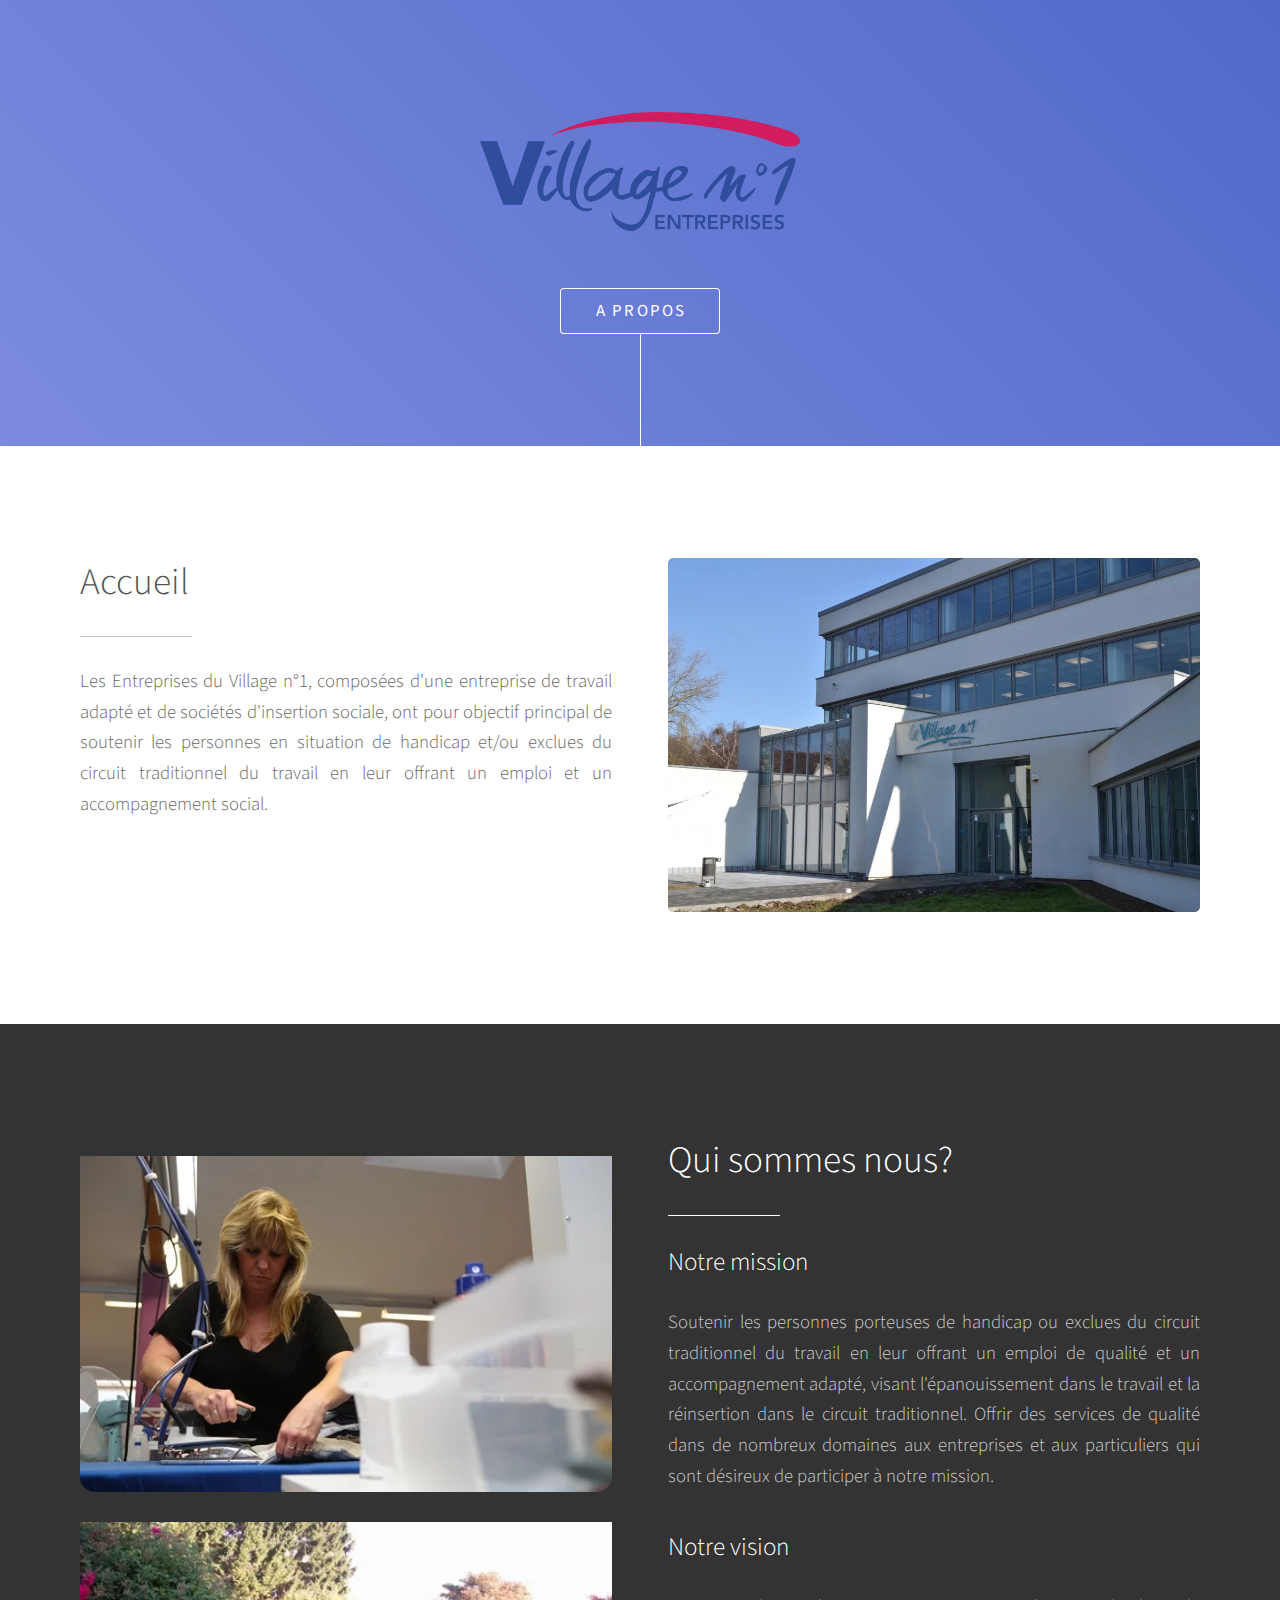
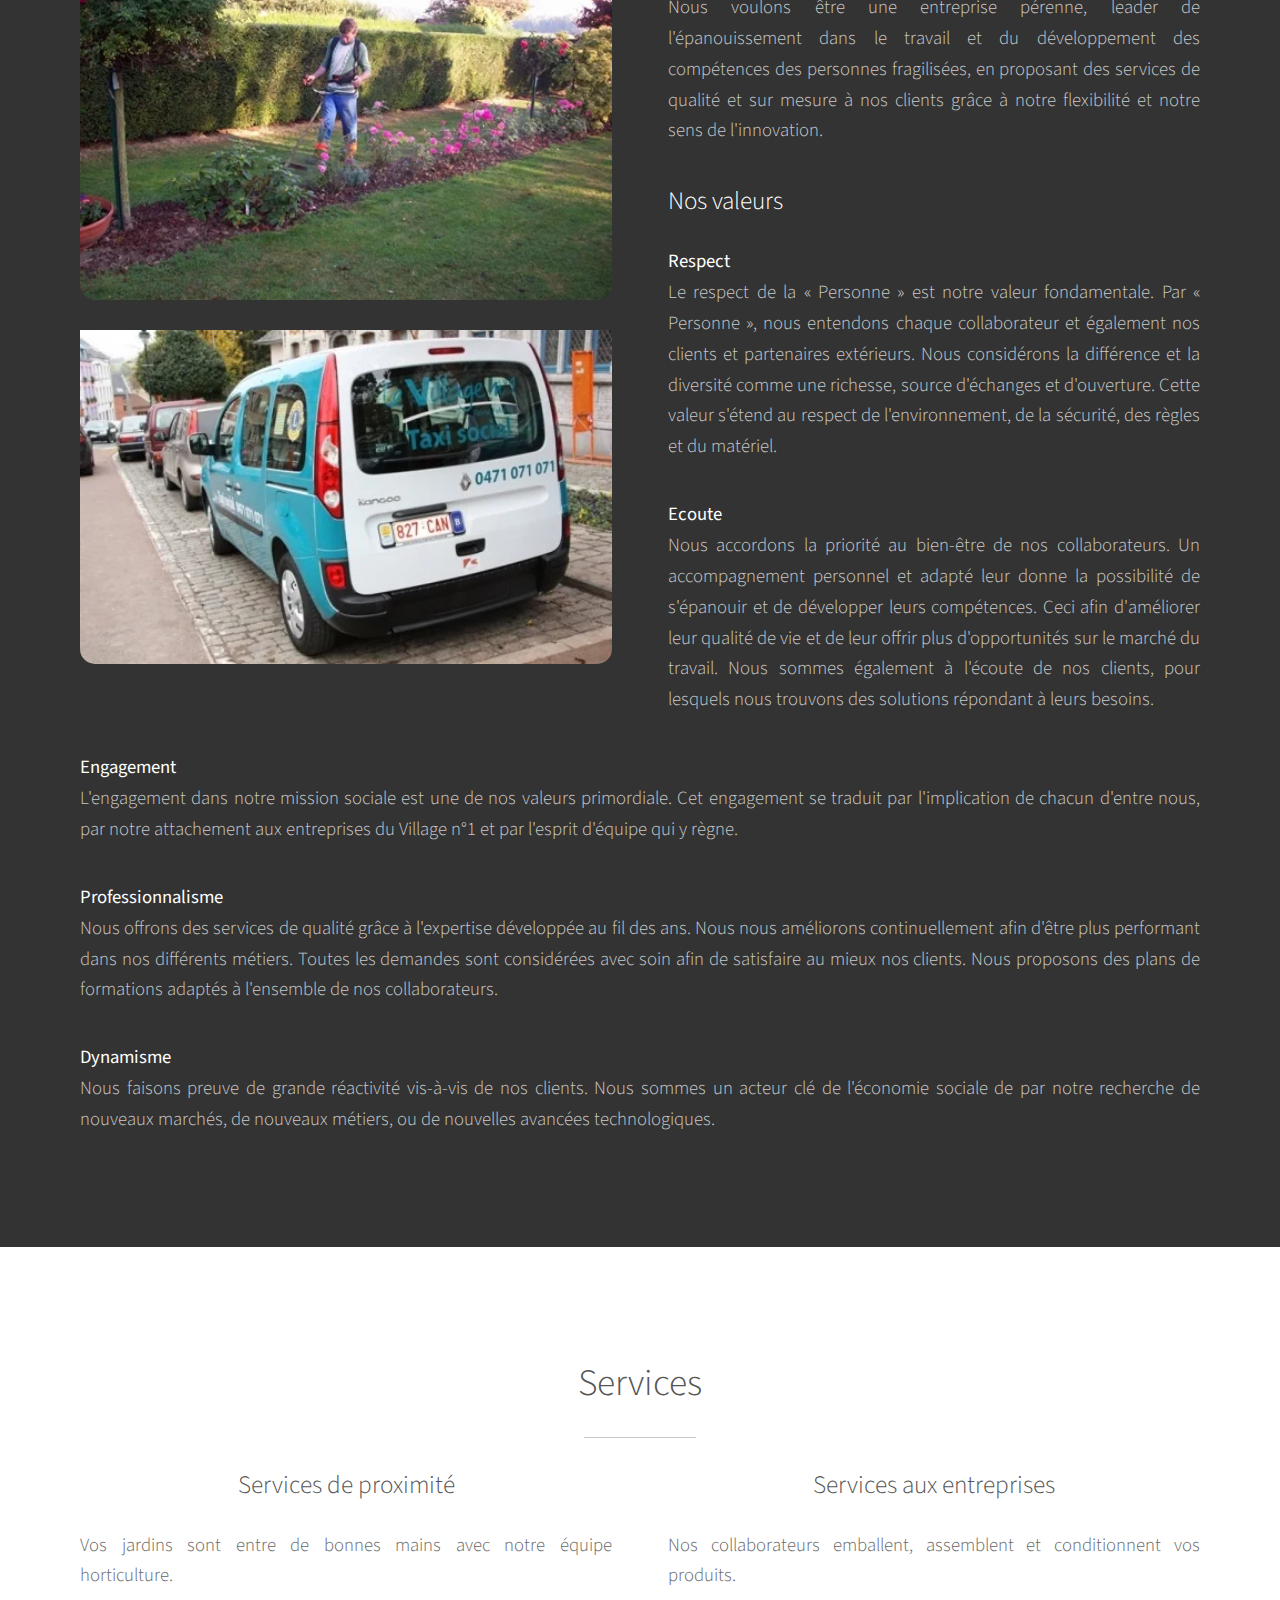
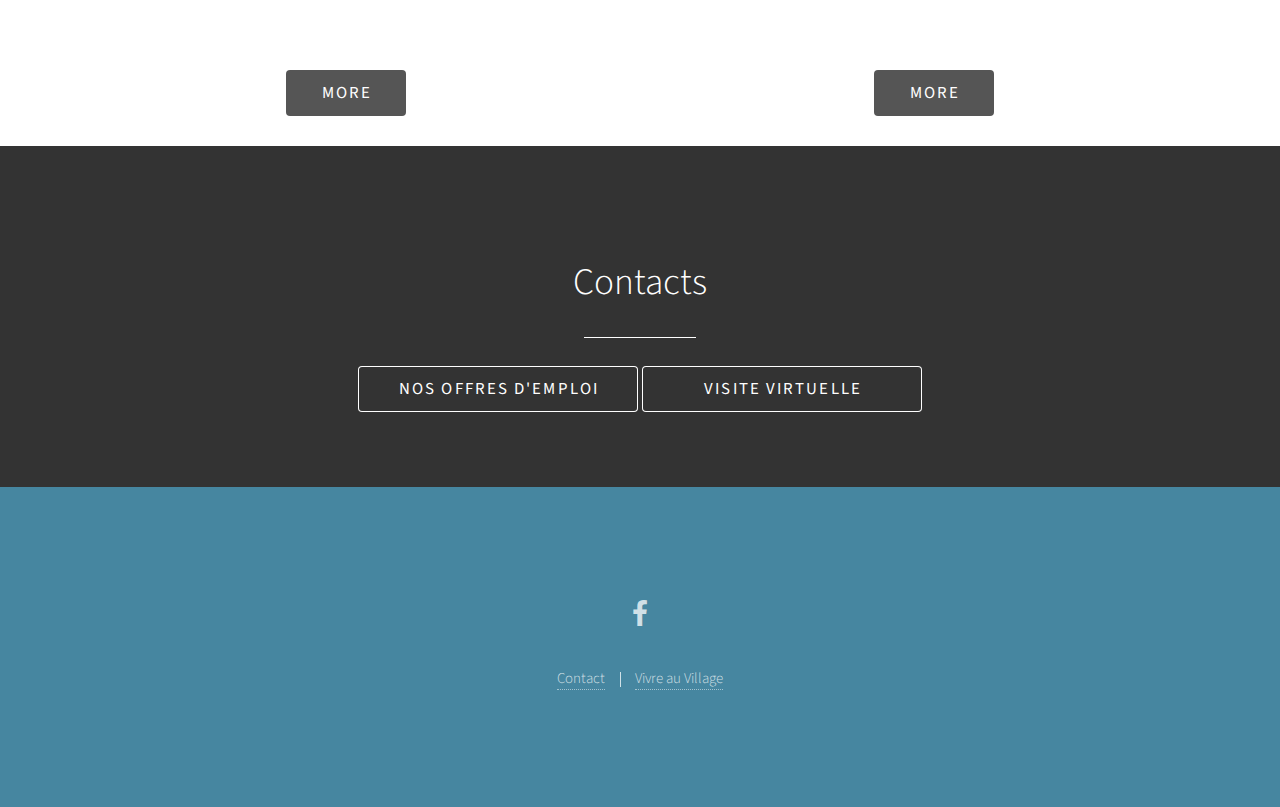
==== commit 4aca8828: "Village N1 fini" ====
--- a/VillageN1/index.html
+++ b/VillageN1/index.html
@@ -19,7 +19,7 @@
 		<!-- Header -->
 			<section id="header">
 				<div class="inner">
-					 	<img id ='logo' src="images/logo.png" alt="logo">
+					 	<img id ='logo' src="images/logo.webp" alt="logo">
 					<ul class="actions">
 						<li><a href="#one" class="button scrolly">A propos</a></li>
 					</ul>
@@ -37,7 +37,7 @@
 							<p>Les Entreprises du Village n°1, composées d'une entreprise de travail adapté et de sociétés d'insertion sociale, ont pour objectif principal de soutenir les personnes en situation de handicap et/ou exclues du circuit traditionnel du travail en leur offrant un emploi et un accompagnement social.</p>
 						</div>
 						<div class="6u$ 12u$(medium) important(medium)">
-							<span class="image fit"><img src="images/entreenc2.jpg" alt="" /></span>
+							<span class="image fit"><img src="images/entreenc2.webp" alt="" /></span>
 						</div>
 					</div>
 				</div>
@@ -48,9 +48,9 @@
 				<div class="container">
 					<div class="row 150%">
 						<div class="6u 12u$(medium)">
-							<img class= 'photorow' src="images/img-6312.jpg" alt="">
-							<img class= 'photorow' src="images/photos-horticulture2-014.jpg" alt="">
-							<img class= 'photorow' src="images/IMG-2573-1-1.jpg" alt="">
+							<img class= 'photorow' src="images/img-6312.webp" alt="Femme qui travail en usine">
+							<img class= 'photorow' src="images/photos-horticulture2-014.webp" alt="Homme qui taille une haie">
+							<img class= 'photorow' src="images/IMG-2573-1-1.webp" alt="Le nouveau Taxi Social">
 							</div>
 						<div class="6u$ 12u$(medium)">
 							<header class="major">
@@ -87,16 +87,16 @@
 						<div class="service">
 							<h3>Services de proximité</h3>
 							<p>Vos jardins sont entre de bonnes mains avec notre équipe horticulture.</p>
-							<ul class="actions">
-								<li><a href="#" class="button special">More</a></li>
-							</ul>
+							<div class="more">
+								<a href="#" class="button special">More</a>
+							</div>
 						</div>
 						<div class="service">
 							<h3>Services aux entreprises</h3>
 							<p>Nos collaborateurs emballent, assemblent et conditionnent vos produits.</p>
-							<ul class="actions">
-								<li><a href="#" class="button special">More</a></li>
-							</ul>
+							<div class="more">
+								<a href="#" class="button special">More</a>
+							</div>
 						</div>
 					</div>
 				</div>
@@ -120,7 +120,7 @@
 					<li><a href="#" class="icon alt fa-facebook"><span class="label">Facebook</span></a></li>
 				</ul>
 				<ul class="copyright">
-					<li>&copy; Untitled</li><li>Design: <a href="http://html5up.net">HTML5 UP</a></li>
+					<li><a href=''>Contact</a></li><li> <a href="">Vivre au Village</a></li>
 				</ul>
 			</section>
 
--- a/VillageN1/assets/css/main.css
+++ b/VillageN1/assets/css/main.css
@@ -15,12 +15,25 @@
 
 	.photorow {
 		width: 100%;
-		border-radius: 5%;
-	}
-
+		padding-top: 20px;
+		border-radius: 15px;
+	}
 
 	.service {
 		width: 50%;
+		height: 205px;
+	}
+
+	#three {
+		position: relative;
+	}
+
+	.service p {
+		height: 50%;
+	}
+
+	p {
+		text-align: justify;
 	}
 
 	li{
@@ -35,17 +48,30 @@
 	.button.special{
 		width: 100%;
 	}
-	
+
 	.button.pas {
 		width: 25%;
 	}
 
 	@media screen and (max-width: 480px){
 		a.button.pas{
-			width: auto;
-			padding-left: 2%;
-			padding-right: 2%;
+			width: 75%;
+			padding-left: 10px;
+			padding-right: 10px;
 			margin-top: 2%;
+		}
+		.service h3{
+			height: 20%;
+		}
+		#logo{
+			width: 60%;
+		}
+		.service p{
+			text-align: justify;
+		}
+		a.button.special {
+			padding-left: 5px;
+			padding-right: 5px;
 		}
 	}
 
@@ -53,6 +79,10 @@
 		.suite{
 			text-align: center;
 		}
+		#three{
+			height: 400px;
+		}
+
 	}
 
 	@media screen and (max-width : 1180px) {
@@ -2763,7 +2793,7 @@
 			background-color: #333;
 			color: rgba(255, 255, 255, 0.75);
 			background-attachment: fixed,							fixed;
-			background-image: url("images/overlay1.png"), url("../../images/header.jpg");
+			background-image: url("images/overlay1.png");
 			background-size: auto,							cover;
 		}
 
@@ -2854,7 +2884,7 @@
 		background-color: #4686a0;
 		color: rgba(255, 255, 255, 0.75);
 		background-attachment: fixed,							fixed,							fixed;
-		background-image: url("images/overlay2.png"), url("images/overlay3.svg"), linear-gradient(45deg, #9dc66b 5%, #4fa49a 30%, #4361c2);
+		background-image: linear-gradient(45deg, #9dc66b 5%, #4fa49a 30%, #4361c2);
 		background-position: top left,						center center,					center center;
 		background-size: auto,							cover,							cover;
 		overflow: hidden;
@@ -3004,11 +3034,11 @@
 			-webkit-transition: opacity 1s ease;
 			-ms-transition: opacity 1s ease;
 			transition: opacity 1s ease;
-			background-image: linear-gradient(45deg, #4fa49a, #4361c2);
+			background-image: linear-gradient(45deg, #7C8BE0, #516AC9);
 			content: '';
 			height: 100%;
 			left: 0;
-			opacity: 0;
+			opacity: 1;
 			position: absolute;
 			top: 0;
 			width: 100%;
@@ -3041,7 +3071,7 @@
 		background-color: #4686a0;
 		color: rgba(255, 255, 255, 0.75);
 		background-attachment: fixed,							fixed,							fixed;
-		background-image: url("images/overlay2.png"), url("images/overlay4.svg"), linear-gradient(45deg, #4361c2, #4fa49a 50%, #9dc66b 95%);
+		background-image: url("images/overlay2.png"), url("images/overlay4.svg"), linear-gradient(45deg, #7C8BE0, #516AC9 95%);
 		background-position: top left,						center center,					center center;
 		background-size: auto,							cover,							cover;
 		text-align: center;
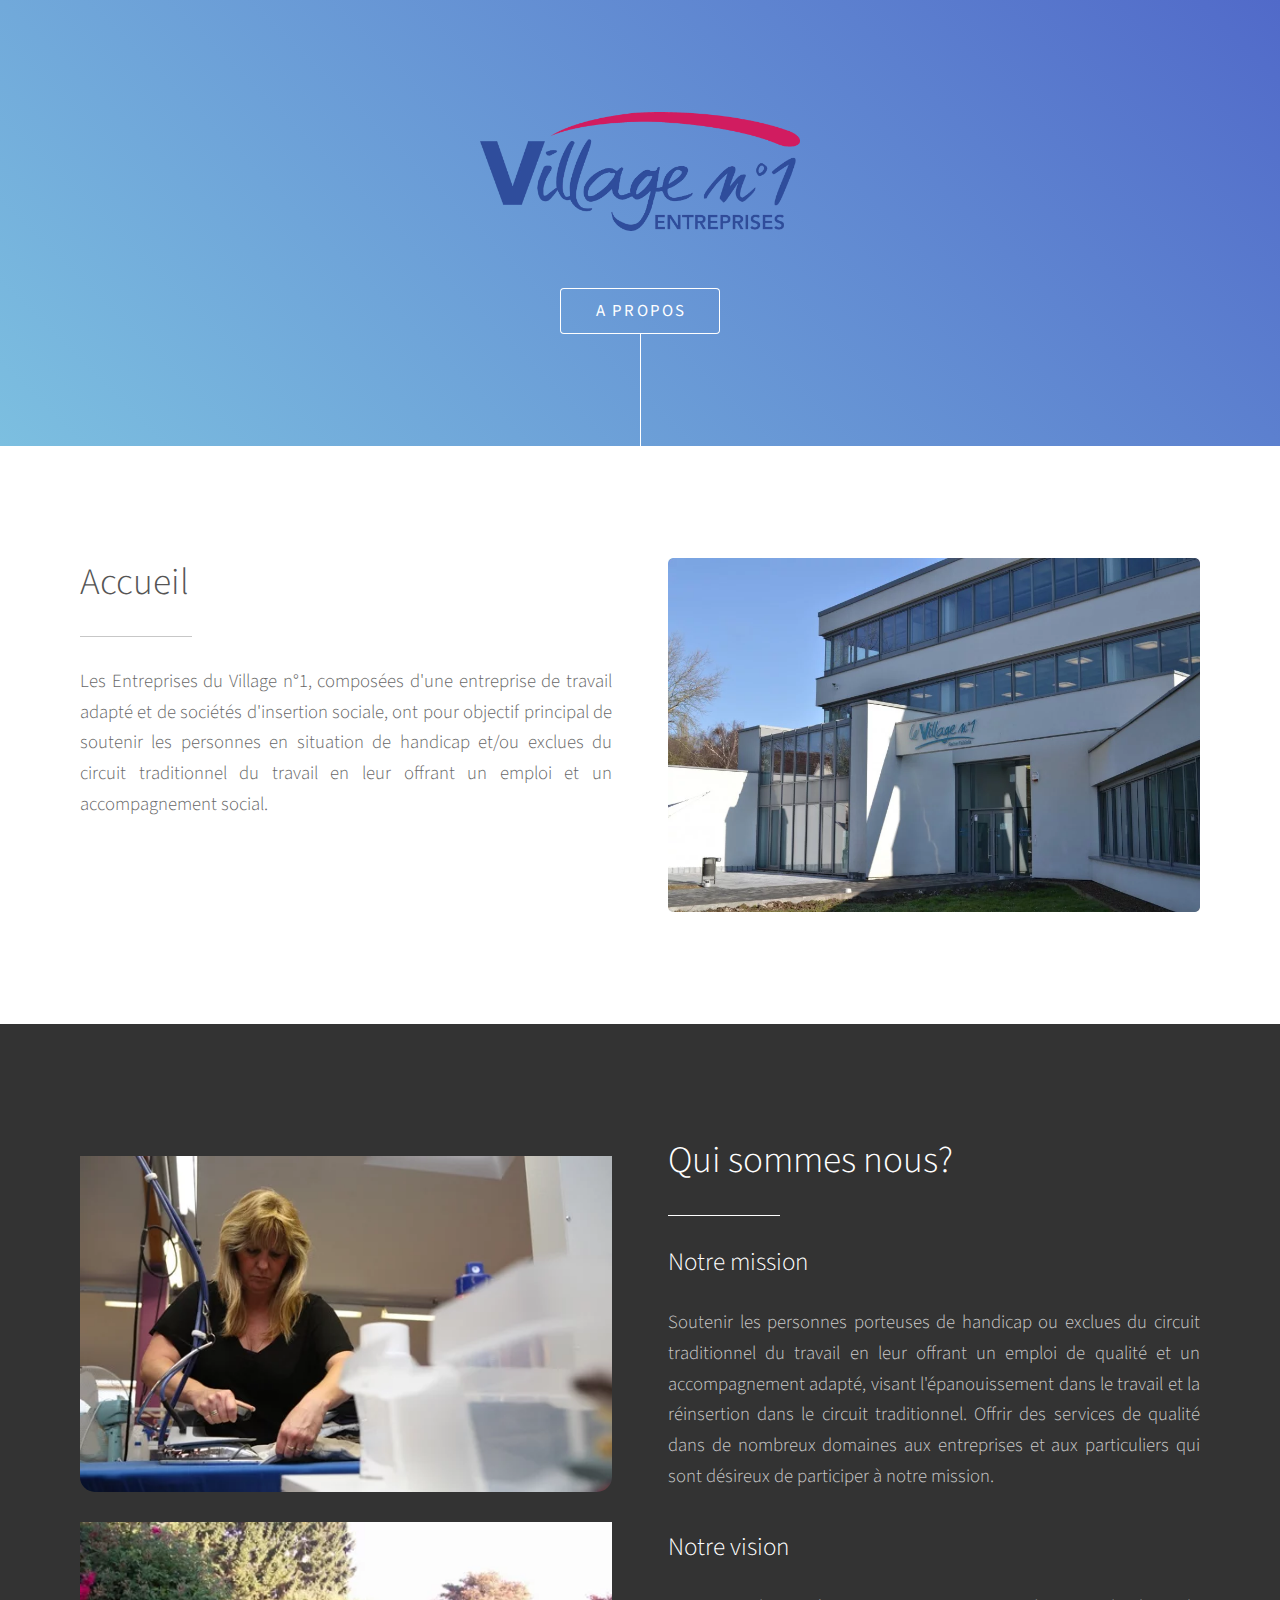
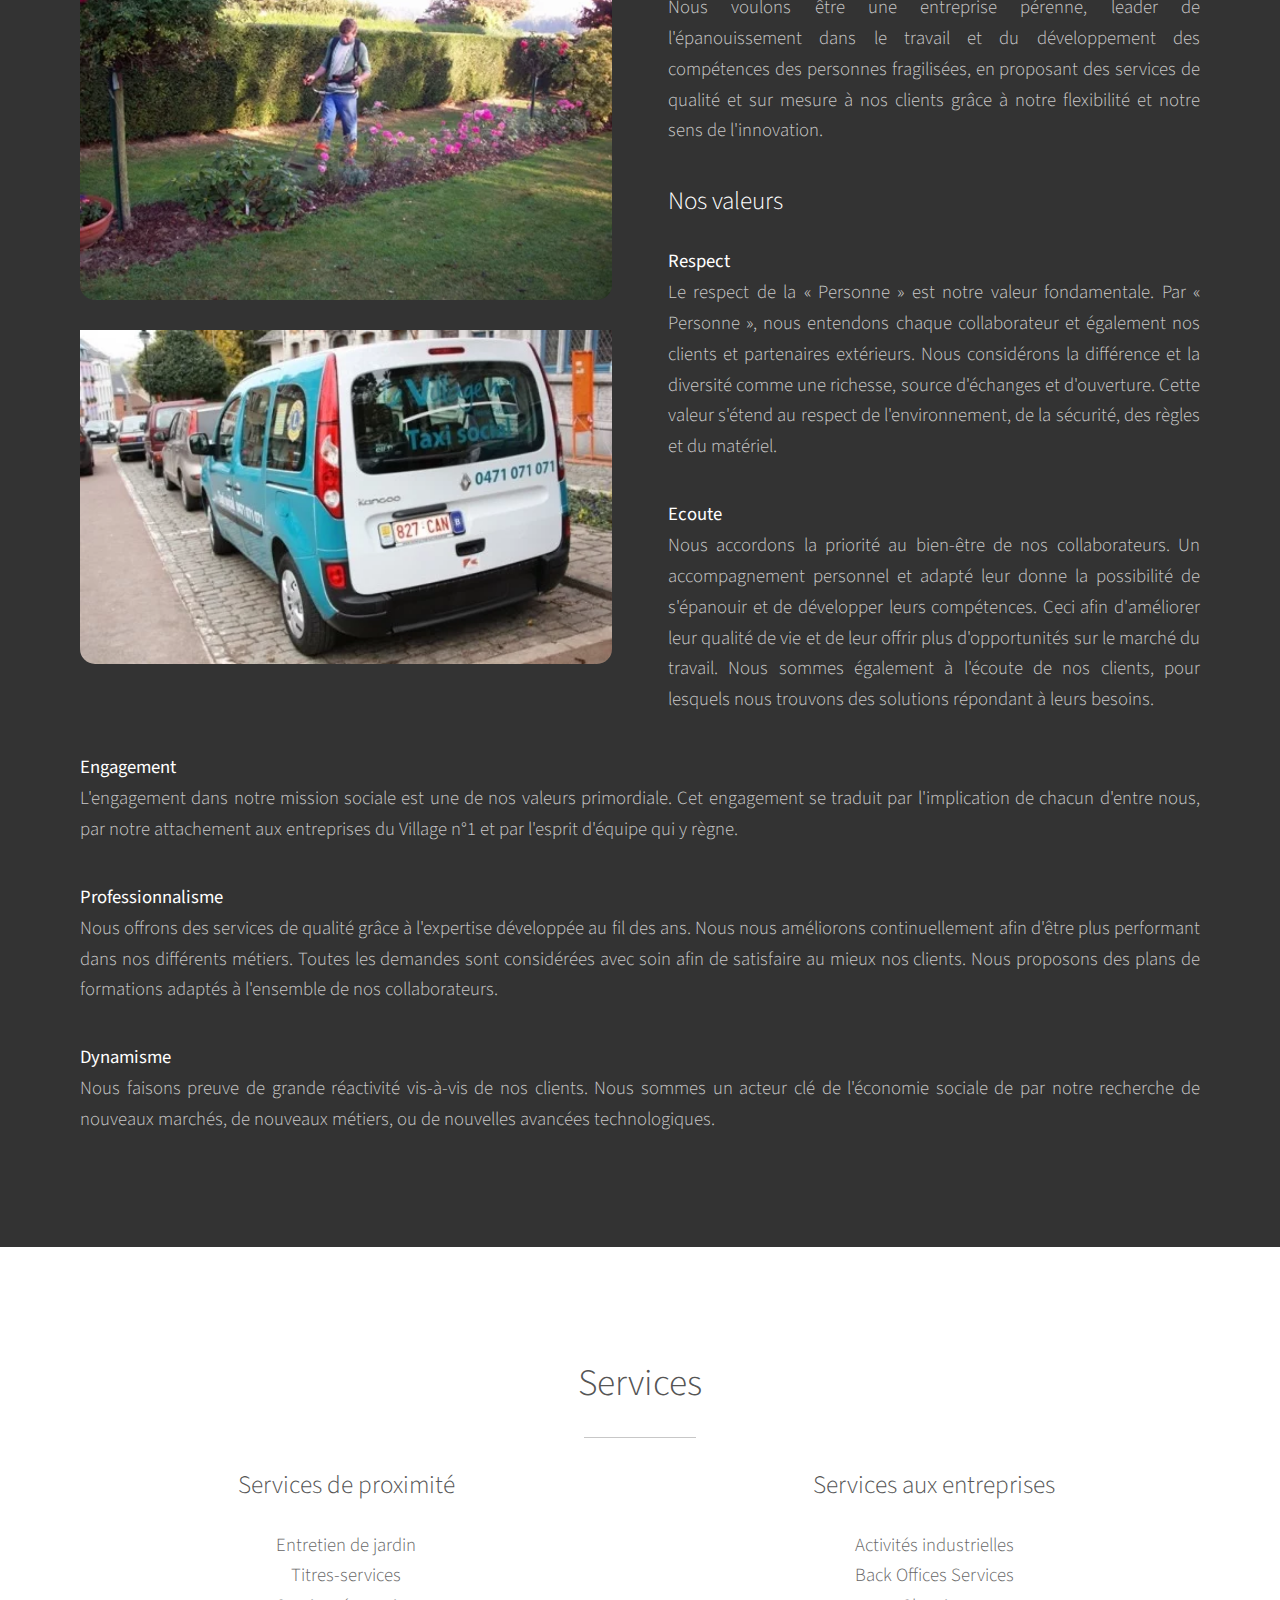
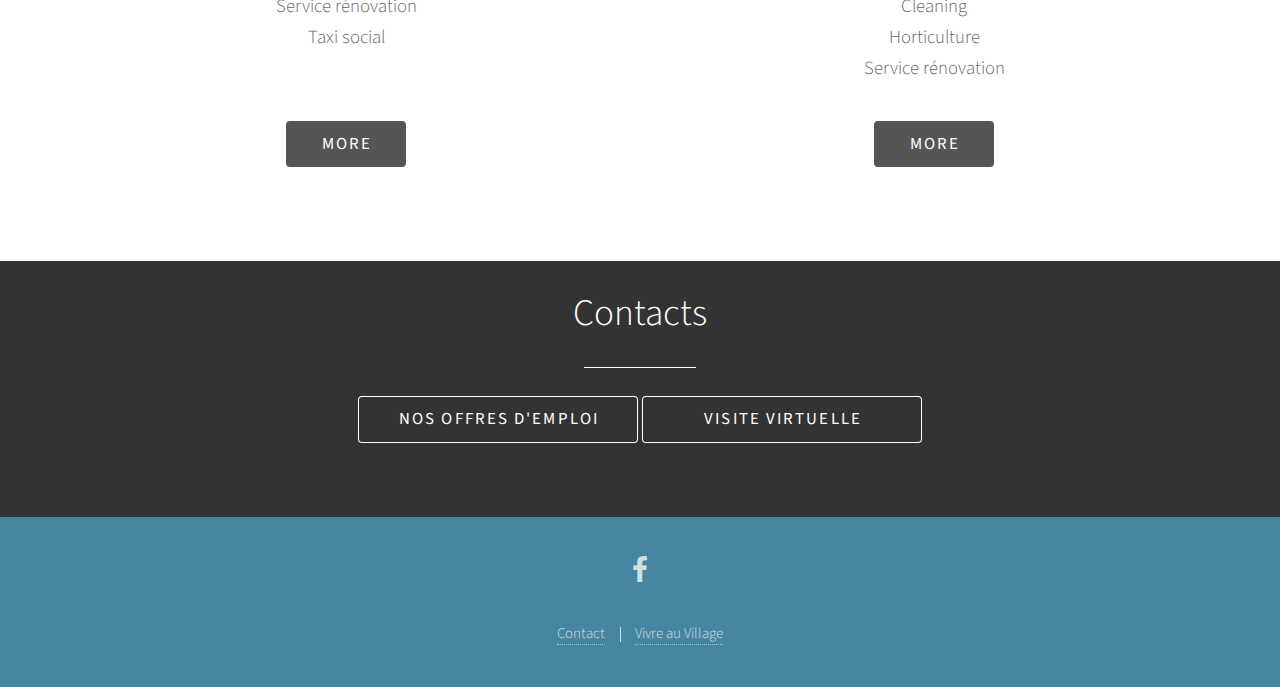
==== commit 49f50100: "Projet final" ====
--- a/VillageN1/index.html
+++ b/VillageN1/index.html
@@ -86,18 +86,29 @@
 					<div class="row 150%">
 						<div class="service">
 							<h3>Services de proximité</h3>
-							<p>Vos jardins sont entre de bonnes mains avec notre équipe horticulture.</p>
+							<ul class = 'list'>
+								<li>Entretien de jardin</li>
+								<li>Titres-services</li>
+								<li>Service rénovation</li>
+								<li>Taxi social</li>
+							</ul>
+						</div>
+						<div class="service">
+							<h3>Services aux entreprises</h3>
+							<ul class = 'list'>
+								<li>Activités industrielles</li>
+								<li>Back Offices Services</li>
+								<li>Cleaning</li>
+								<li>Horticulture</li>
+								<li>Service rénovation</li>
+							</ul>
+							</div>
 							<div class="more">
 								<a href="#" class="button special">More</a>
 							</div>
-						</div>
-						<div class="service">
-							<h3>Services aux entreprises</h3>
-							<p>Nos collaborateurs emballent, assemblent et conditionnent vos produits.</p>
 							<div class="more">
 								<a href="#" class="button special">More</a>
 							</div>
-						</div>
 					</div>
 				</div>
 			</section>
--- a/VillageN1/assets/css/main.css
+++ b/VillageN1/assets/css/main.css
@@ -13,6 +13,10 @@
 		width: 25%;
 	}
 
+	.more {
+		position: relative;
+	}
+
 	.photorow {
 		width: 100%;
 		padding-top: 20px;
@@ -21,11 +25,19 @@
 
 	.service {
 		width: 50%;
-		height: 205px;
+	}
+
+	.more {
+		width: 50%;
+	}
+
+	#four {
+		margin-top: 1em;
+		padding-top: 1.5em;
 	}
 
 	#three {
-		position: relative;
+	position: relative;
 	}
 
 	.service p {
@@ -34,6 +46,11 @@
 
 	p {
 		text-align: justify;
+	}
+
+	.list {
+		list-style: none;
+		padding-left: 0;
 	}
 
 	li{
@@ -70,8 +87,8 @@
 			text-align: justify;
 		}
 		a.button.special {
-			padding-left: 5px;
-			padding-right: 5px;
+			padding-left: 15px;
+			padding-right: 15px;
 		}
 	}
 
@@ -79,10 +96,6 @@
 		.suite{
 			text-align: center;
 		}
-		#three{
-			height: 400px;
-		}
-
 	}
 
 	@media screen and (max-width : 1180px) {
@@ -2431,10 +2444,6 @@
 		margin: 0 0 2em 0;
 		padding-left: 1em;
 	}
-
-		ul li {
-			padding-left: 0.5em;
-		}
 
 		ul.alt {
 			list-style: none;
@@ -3034,7 +3043,7 @@
 			-webkit-transition: opacity 1s ease;
 			-ms-transition: opacity 1s ease;
 			transition: opacity 1s ease;
-			background-image: linear-gradient(45deg, #7C8BE0, #516AC9);
+			background-image: linear-gradient(45deg, #7CBFE0, #516AC9);
 			content: '';
 			height: 100%;
 			left: 0;
@@ -3067,11 +3076,11 @@
 /* Footer */
 
 	#footer {
-		padding: 6em 0 6em 0 ;
+		padding: 2em 0 2em 0 ;
 		background-color: #4686a0;
 		color: rgba(255, 255, 255, 0.75);
 		background-attachment: fixed,							fixed,							fixed;
-		background-image: url("images/overlay2.png"), url("images/overlay4.svg"), linear-gradient(45deg, #7C8BE0, #516AC9 95%);
+		background-image: url("images/overlay2.png"), url("images/overlay4.svg"), linear-gradient(45deg, #7CBFE0, #516AC9 95%);
 		background-position: top left,						center center,					center center;
 		background-size: auto,							cover,							cover;
 		text-align: center;
@@ -3250,7 +3259,7 @@
 		/* Footer */
 
 			#footer {
-				padding: 4em 0 4em 0 ;
+				padding: 2em 0 2em 0 ;
 				background-attachment: scroll;
 			}
 
@@ -3287,7 +3296,7 @@
 		/* Footer */
 
 			#footer {
-				padding: 5em 3em 5em 3em ;
+				padding: 2em 1em 2em 1em ;
 			}
 
 		/* One */
@@ -3382,7 +3391,7 @@
 		/* Footer */
 
 			#footer {
-				padding: 3em 1.5em 3em 1.5em ;
+				padding: 2em 1em 2em 1em ;
 			}
 
 	}
@@ -3453,7 +3462,7 @@
 		/* Footer */
 
 			#footer {
-				padding: 2em 1.5em 2em 1.5em ;
+				padding: 1em 1em 1em 1em ;
 			}
 
 				#footer .copyright {
@@ -3498,7 +3507,7 @@
 		/* Footer */
 
 			#footer {
-				padding: 2em 1em 2em 1em ;
-			}
-
-	}
+				padding: 1em 1em 1em 1em ;
+			}
+
+	}
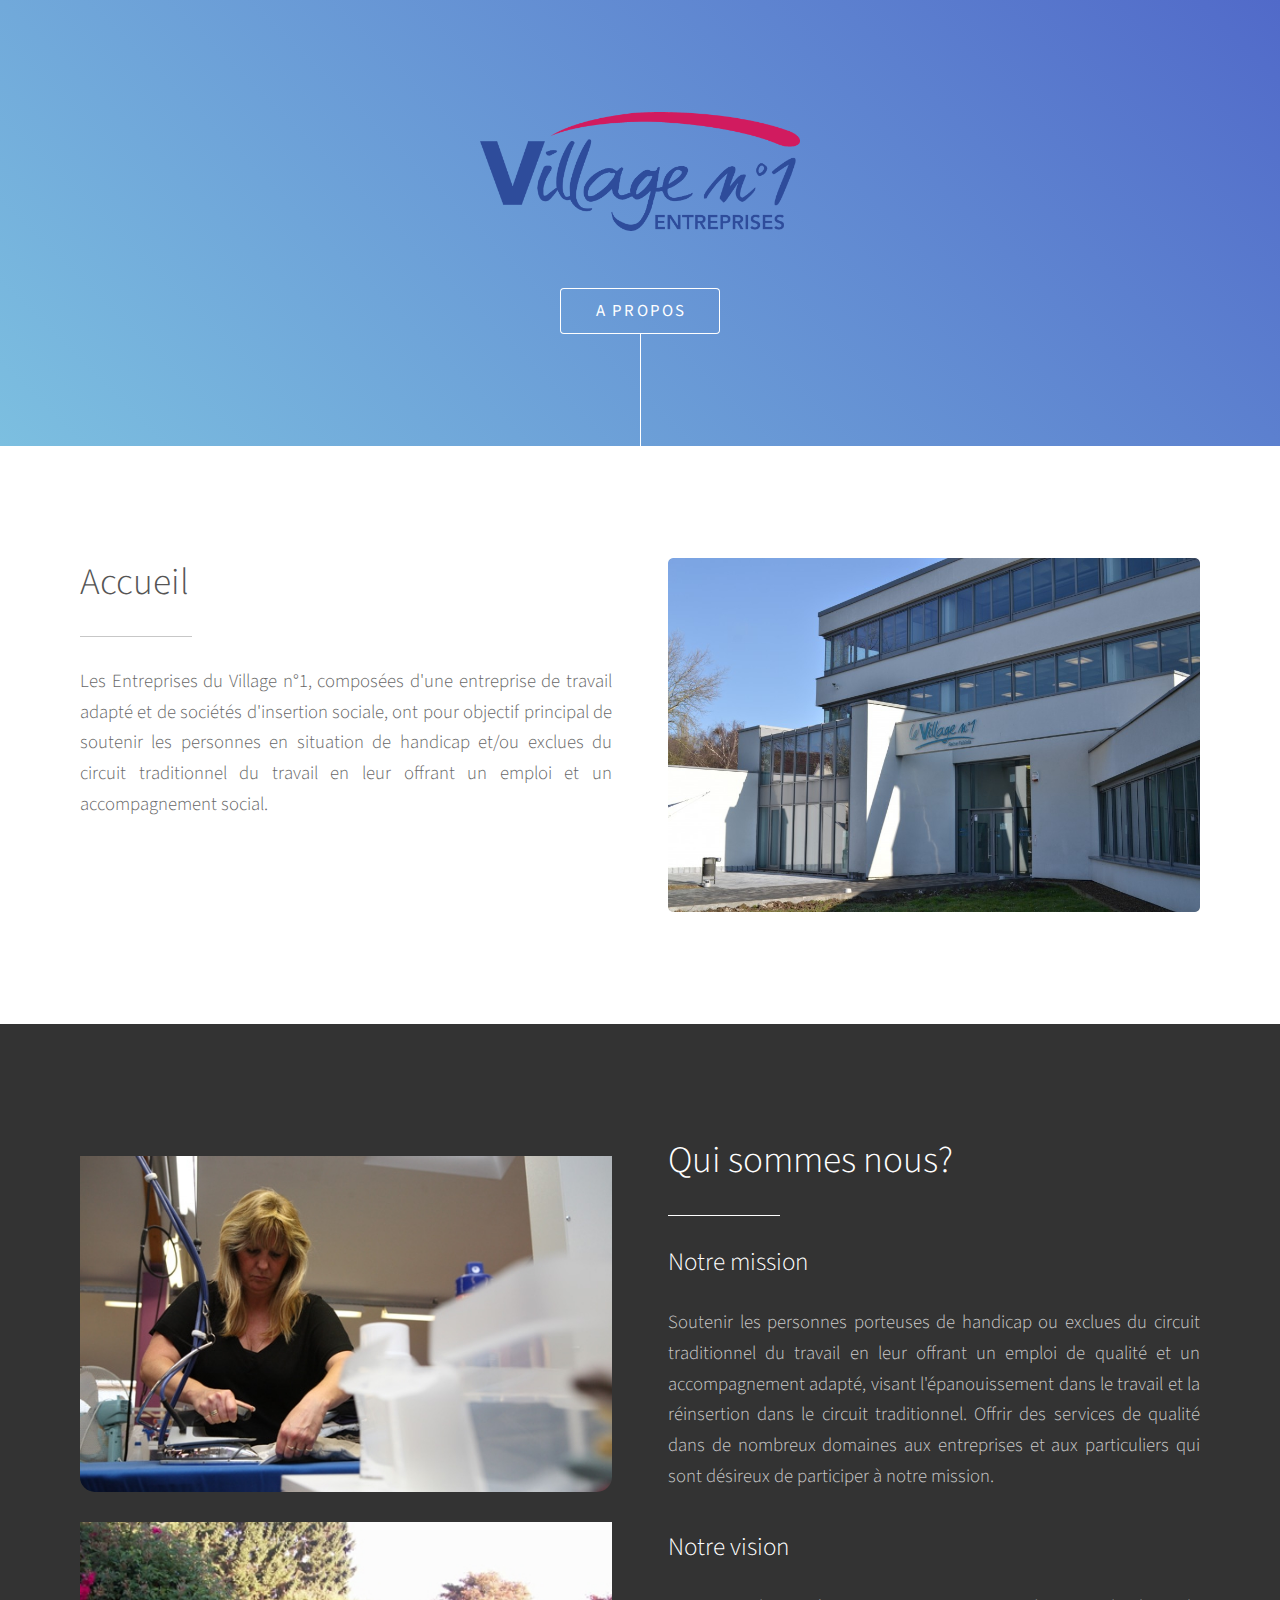
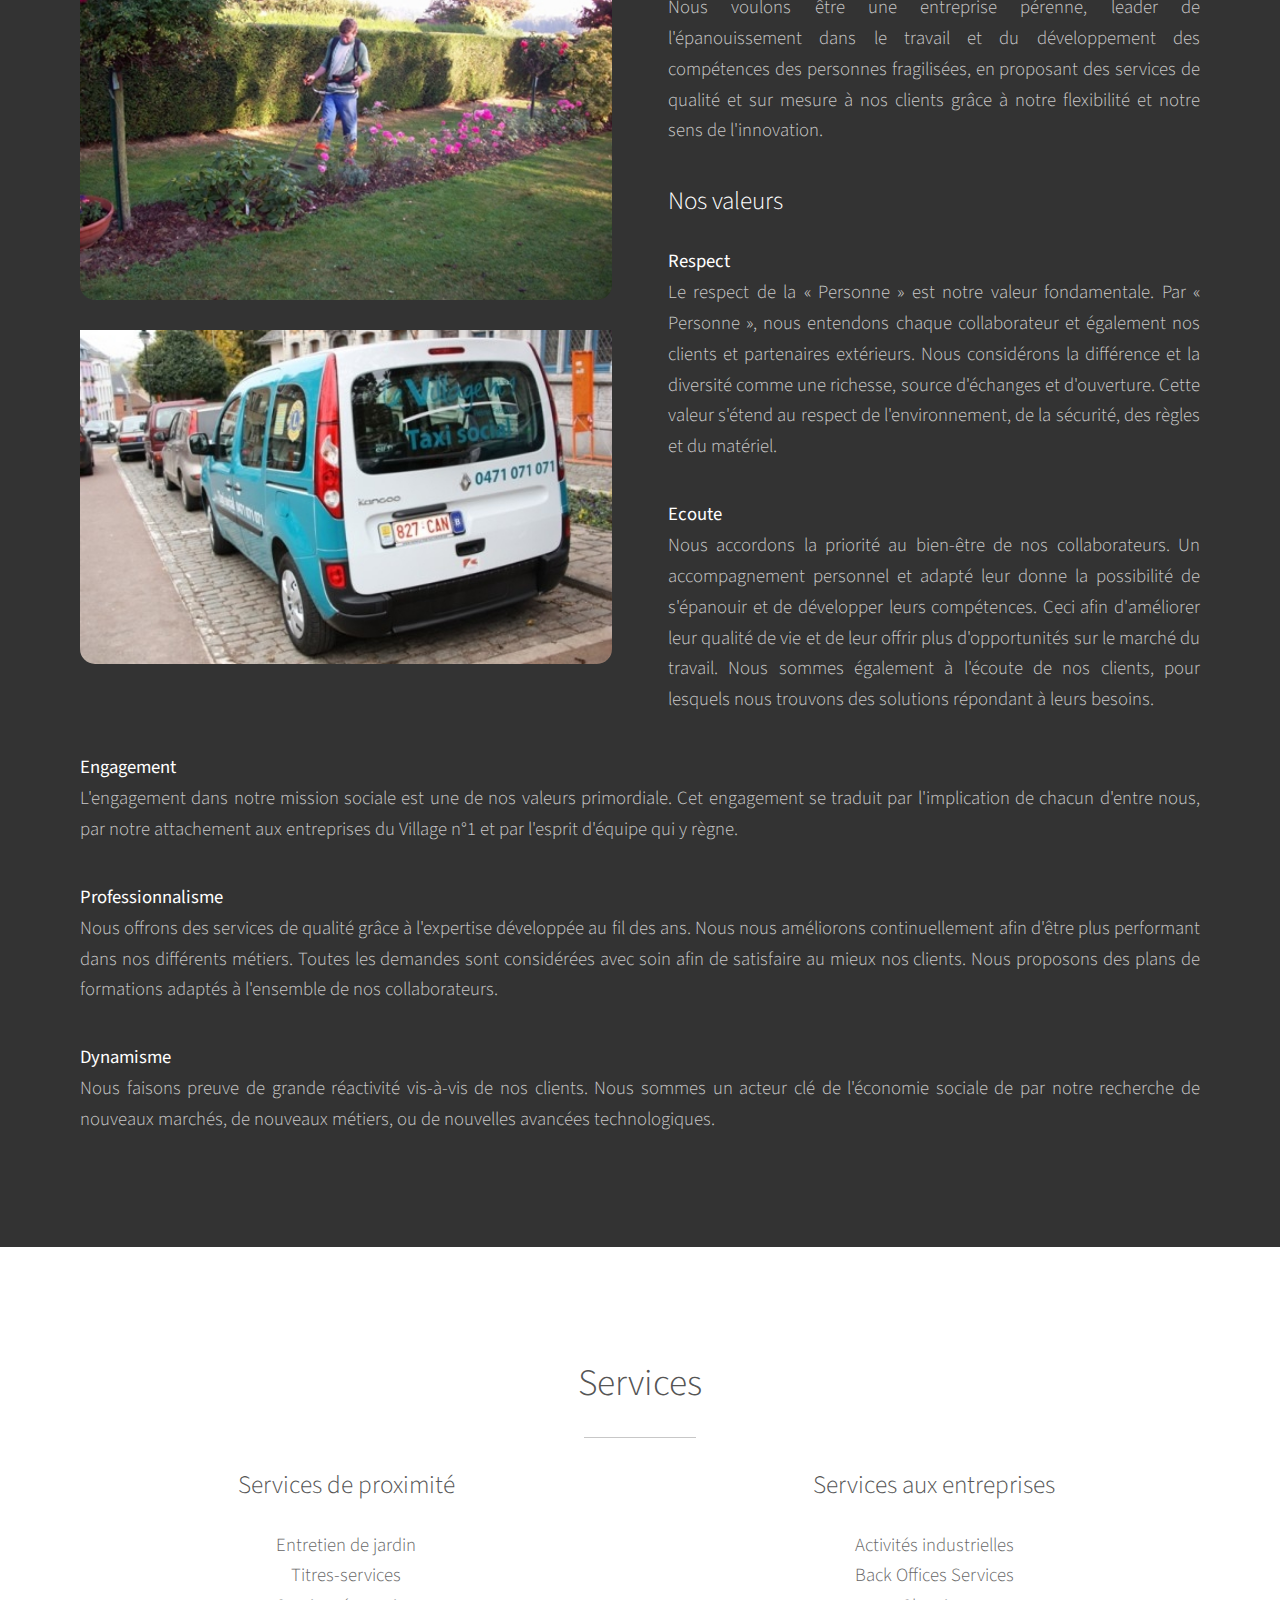
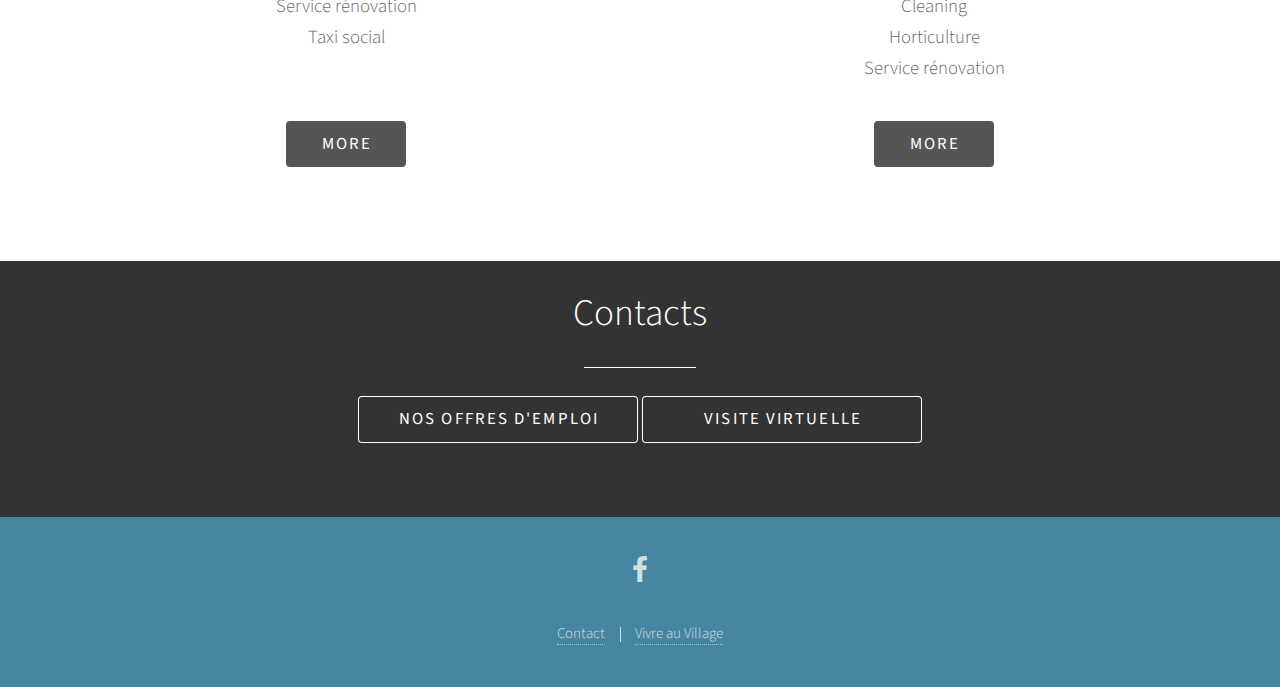
==== commit 062f9448: "Final" ====
--- a/VillageN1/index.html
+++ b/VillageN1/index.html
@@ -1,12 +1,7 @@
 <!DOCTYPE HTML>
-<!--
-	Photon by HTML5 UP
-	html5up.net | @ajlkn
-	Free for personal and commercial use under the CCA 3.0 license (html5up.net/license)
--->
 <html>
 	<head>
-		<title>Photon by HTML5 UP</title>
+		<title>Village N°1 Entreprises</title>
 		<meta charset="utf-8" />
 		<meta name="viewport" content="width=device-width, initial-scale=1" />
 		<!--[if lte IE 8]><script src="assets/js/ie/html5shiv.js"></script><![endif]-->
@@ -16,17 +11,15 @@
 	</head>
 	<body>
 
-		<!-- Header -->
 			<section id="header">
 				<div class="inner">
-					 	<img id ='logo' src="images/logo.webp" alt="logo">
+					 	<img id ='logo' src="images/logo.png" alt="logo">
 					<ul class="actions">
 						<li><a href="#one" class="button scrolly">A propos</a></li>
 					</ul>
 				</div>
 			</section>
 
-		<!-- One -->
 			<section id="one" class="main style1">
 				<div class="container">
 					<div class="row 150%">
@@ -37,34 +30,33 @@
 							<p>Les Entreprises du Village n°1, composées d'une entreprise de travail adapté et de sociétés d'insertion sociale, ont pour objectif principal de soutenir les personnes en situation de handicap et/ou exclues du circuit traditionnel du travail en leur offrant un emploi et un accompagnement social.</p>
 						</div>
 						<div class="6u$ 12u$(medium) important(medium)">
-							<span class="image fit"><img src="images/entreenc2.webp" alt="" /></span>
+							<span class="image fit"><img src="images/entreenc2.jpg" alt="" /></span>
 						</div>
 					</div>
 				</div>
 			</section>
 
-		<!-- Two -->
 			<section id="two" class="main style2">
 				<div class="container">
 					<div class="row 150%">
 						<div class="6u 12u$(medium)">
-							<img class= 'photorow' src="images/img-6312.webp" alt="Femme qui travail en usine">
-							<img class= 'photorow' src="images/photos-horticulture2-014.webp" alt="Homme qui taille une haie">
-							<img class= 'photorow' src="images/IMG-2573-1-1.webp" alt="Le nouveau Taxi Social">
+							<img class= 'photorow' src="images/img-6312.jpg" alt="Femme qui travail en usine">
+							<img class= 'photorow' src="images/photos-horticulture2-014.png" alt="Homme qui taille une haie">
+							<img class= 'photorow' src="images/IMG-2573-1-1.jpg" alt="Le nouveau Taxi Social">
 							</div>
 						<div class="6u$ 12u$(medium)">
 							<header class="major">
 								<h2>Qui sommes nous?</h2>
 							</header>
-							<h3>Notre mission</h3>
-							<p>Soutenir les personnes porteuses de handicap ou exclues du circuit traditionnel du travail en leur offrant un emploi de qualité et un accompagnement adapté, visant l'épanouissement dans le travail et la réinsertion dans le circuit traditionnel. Offrir des services de qualité dans de nombreux domaines aux entreprises et aux particuliers qui sont désireux de participer à notre mission.</p>
-							<h3>Notre vision</h3>
-							<p>Nous voulons être une entreprise pérenne, leader de l'épanouissement dans le travail et du développement des compétences des personnes fragilisées, en proposant des services de qualité et sur mesure à nos clients grâce à notre flexibilité et notre sens de l'innovation.   </p>
-							<h3>Nos valeurs</h3>
-							<strong>Respect</strong>
-							<p>Le respect de la « Personne » est notre valeur fondamentale. Par « Personne », nous entendons  chaque collaborateur et également nos clients et partenaires extérieurs. Nous considérons la différence et la diversité comme une richesse, source d'échanges et d'ouverture. Cette valeur s'étend au respect de l'environnement, de la sécurité, des règles et du matériel.</p>
-							<strong>Ecoute</strong>
-							<p>Nous accordons la priorité au bien-être de nos collaborateurs. Un accompagnement personnel et adapté leur donne la possibilité de s'épanouir et de développer leurs compétences. Ceci afin d'améliorer leur qualité de vie et de leur offrir plus d'opportunités sur le marché du travail. Nous sommes également à l'écoute de nos clients, pour lesquels nous trouvons des solutions répondant à leurs besoins.</p>
+								<h3>Notre mission</h3>
+								<p>Soutenir les personnes porteuses de handicap ou exclues du circuit traditionnel du travail en leur offrant un emploi de qualité et un accompagnement adapté, visant l'épanouissement dans le travail et la réinsertion dans le circuit traditionnel. Offrir des services de qualité dans de nombreux domaines aux entreprises et aux particuliers qui sont désireux de participer à notre mission.</p>
+								<h3>Notre vision</h3>
+								<p>Nous voulons être une entreprise pérenne, leader de l'épanouissement dans le travail et du développement des compétences des personnes fragilisées, en proposant des services de qualité et sur mesure à nos clients grâce à notre flexibilité et notre sens de l'innovation.   </p>
+								<h3>Nos valeurs</h3>
+								<strong>Respect</strong>
+								<p>Le respect de la « Personne » est notre valeur fondamentale. Par « Personne », nous entendons  chaque collaborateur et également nos clients et partenaires extérieurs. Nous considérons la différence et la diversité comme une richesse, source d'échanges et d'ouverture. Cette valeur s'étend au respect de l'environnement, de la sécurité, des règles et du matériel.</p>
+								<strong>Ecoute</strong>
+								<p>Nous accordons la priorité au bien-être de nos collaborateurs. Un accompagnement personnel et adapté leur donne la possibilité de s'épanouir et de développer leurs compétences. Ceci afin d'améliorer leur qualité de vie et de leur offrir plus d'opportunités sur le marché du travail. Nous sommes également à l'écoute de nos clients, pour lesquels nous trouvons des solutions répondant à leurs besoins.</p>
 							</div>
 							<div class="suite">
 									<strong>Engagement</strong>
@@ -77,7 +69,6 @@
 					</div>
 			</section>
 
-		<!-- Three -->
 			<section id="three" class="main style1 special">
 				<div class="container">
 					<header class="major">
@@ -86,22 +77,22 @@
 					<div class="row 150%">
 						<div class="service">
 							<h3>Services de proximité</h3>
-							<ul class = 'list'>
-								<li>Entretien de jardin</li>
-								<li>Titres-services</li>
-								<li>Service rénovation</li>
-								<li>Taxi social</li>
-							</ul>
+								<ul class = 'list'>
+									<li>Entretien de jardin</li>
+									<li>Titres-services</li>
+									<li>Service rénovation</li>
+									<li>Taxi social</li>
+								</ul>
 						</div>
 						<div class="service">
 							<h3>Services aux entreprises</h3>
-							<ul class = 'list'>
-								<li>Activités industrielles</li>
-								<li>Back Offices Services</li>
-								<li>Cleaning</li>
-								<li>Horticulture</li>
-								<li>Service rénovation</li>
-							</ul>
+								<ul class = 'list'>
+									<li>Activités industrielles</li>
+									<li>Back Offices Services</li>
+									<li>Cleaning</li>
+									<li>Horticulture</li>
+									<li>Service rénovation</li>
+								</ul>
 							</div>
 							<div class="more">
 								<a href="#" class="button special">More</a>
@@ -113,7 +104,6 @@
 				</div>
 			</section>
 
-		<!-- Four -->
 			<section id="four" class="main style2 special">
 				<div class="container">
 					<header class="major">
@@ -125,7 +115,6 @@
 			</section>
 
 
-		<!-- Footer -->
 			<section id="footer">
 				<ul class="icons">
 					<li><a href="#" class="icon alt fa-facebook"><span class="label">Facebook</span></a></li>
@@ -135,7 +124,6 @@
 				</ul>
 			</section>
 
-		<!-- Scripts -->
 			<script src="assets/js/jquery.min.js"></script>
 			<script src="assets/js/jquery.scrolly.min.js"></script>
 			<script src="assets/js/skel.min.js"></script>
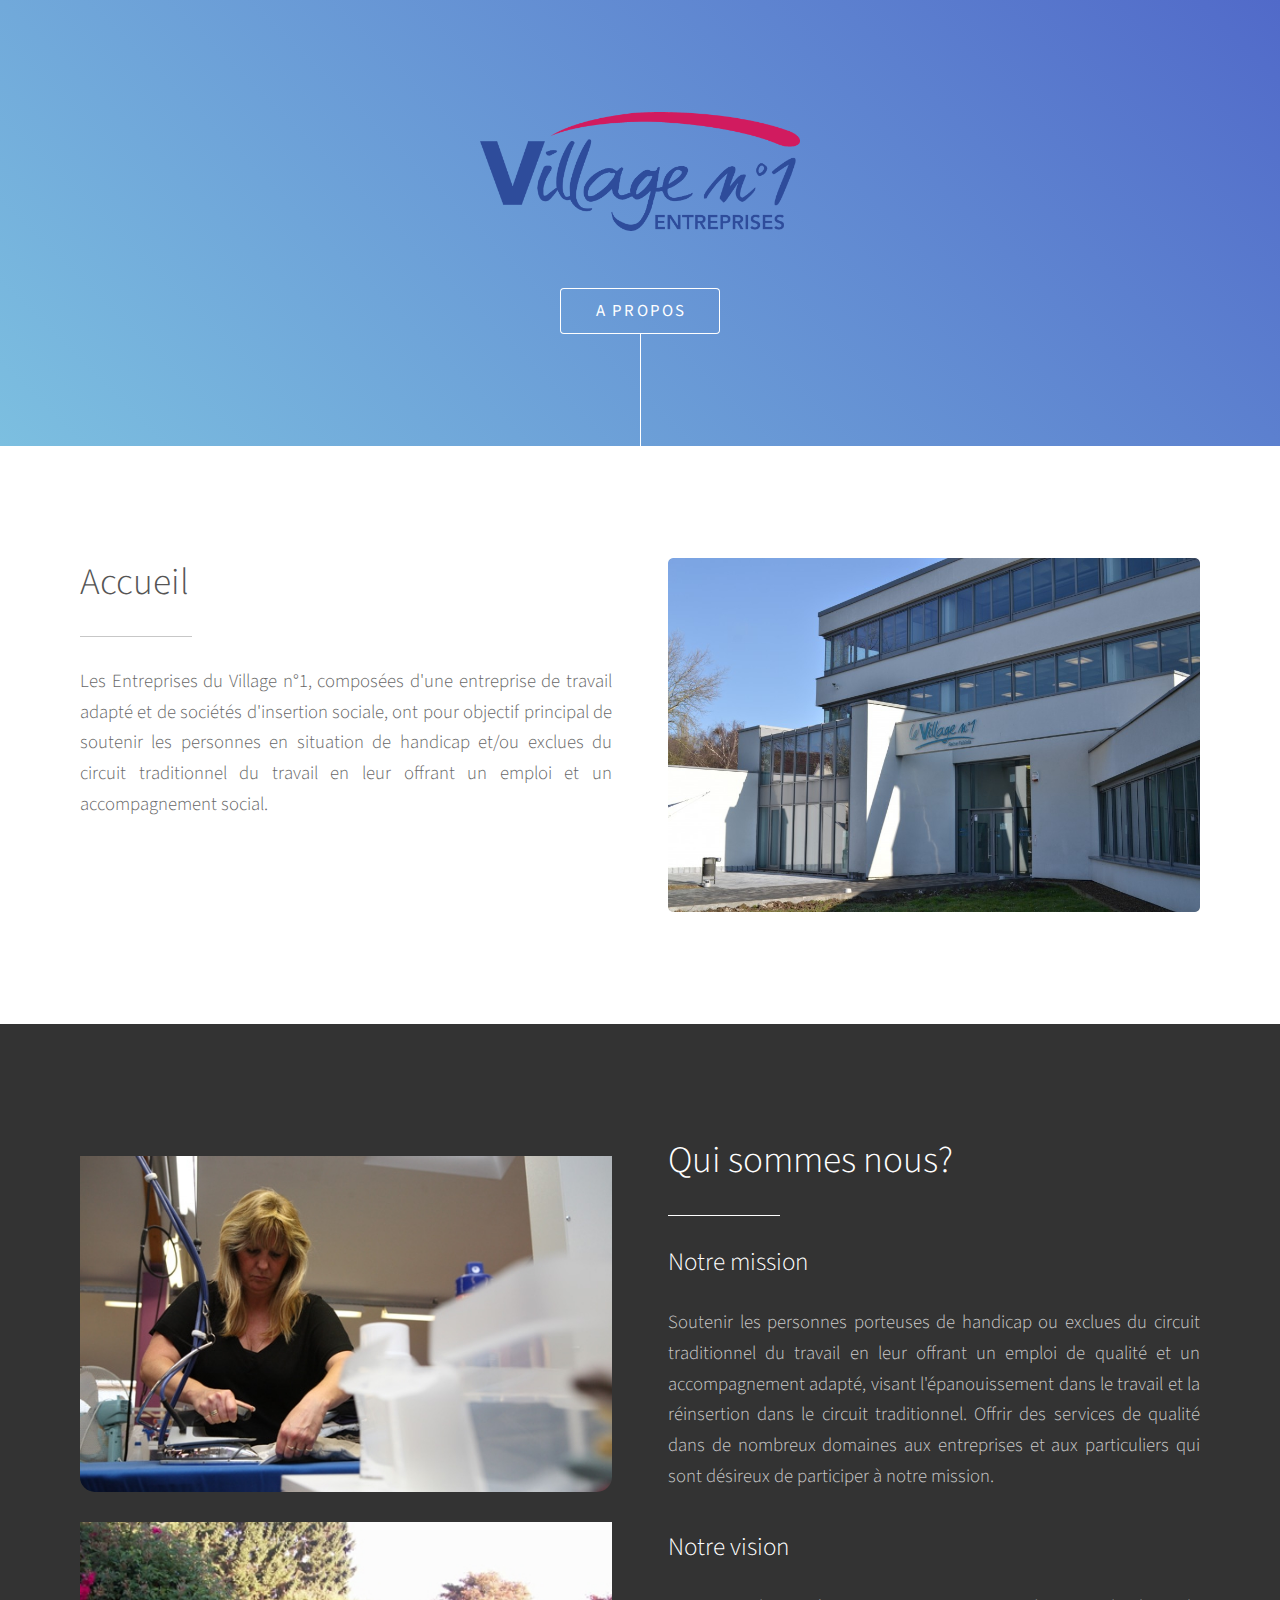
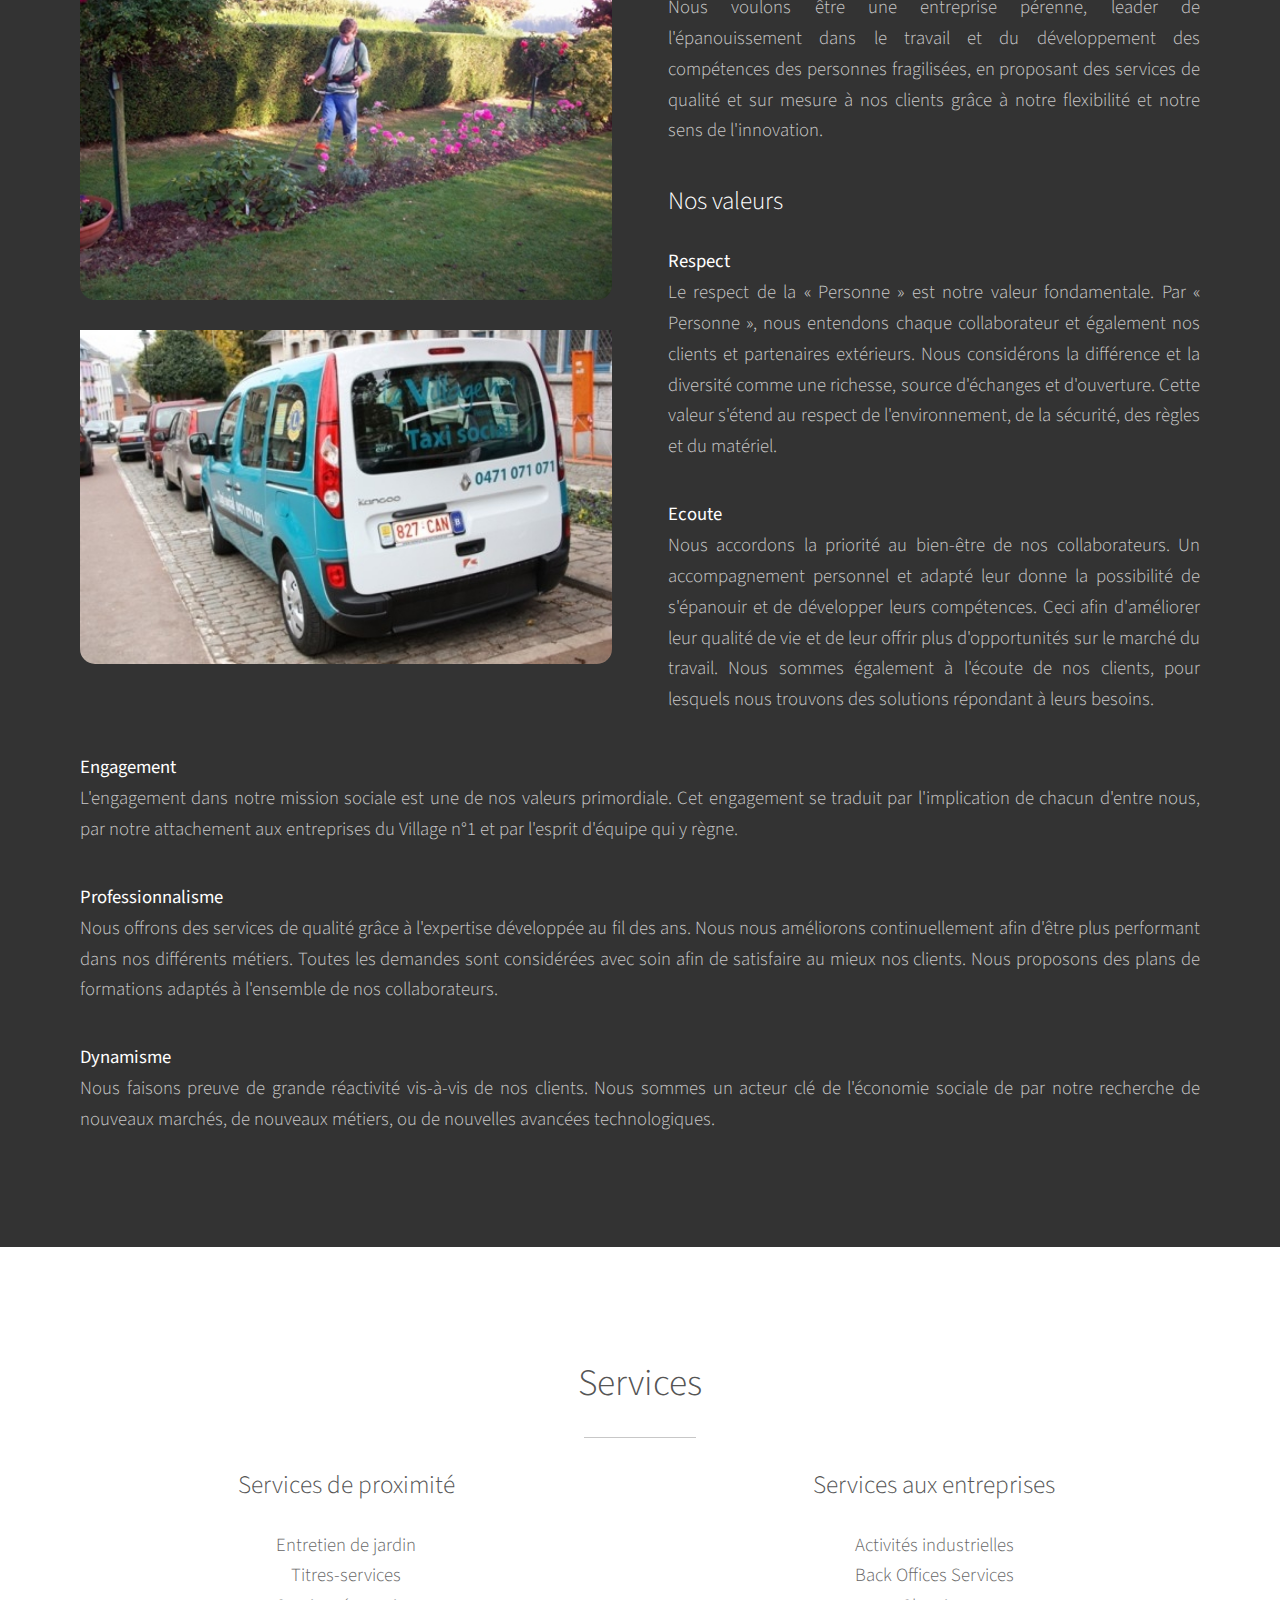
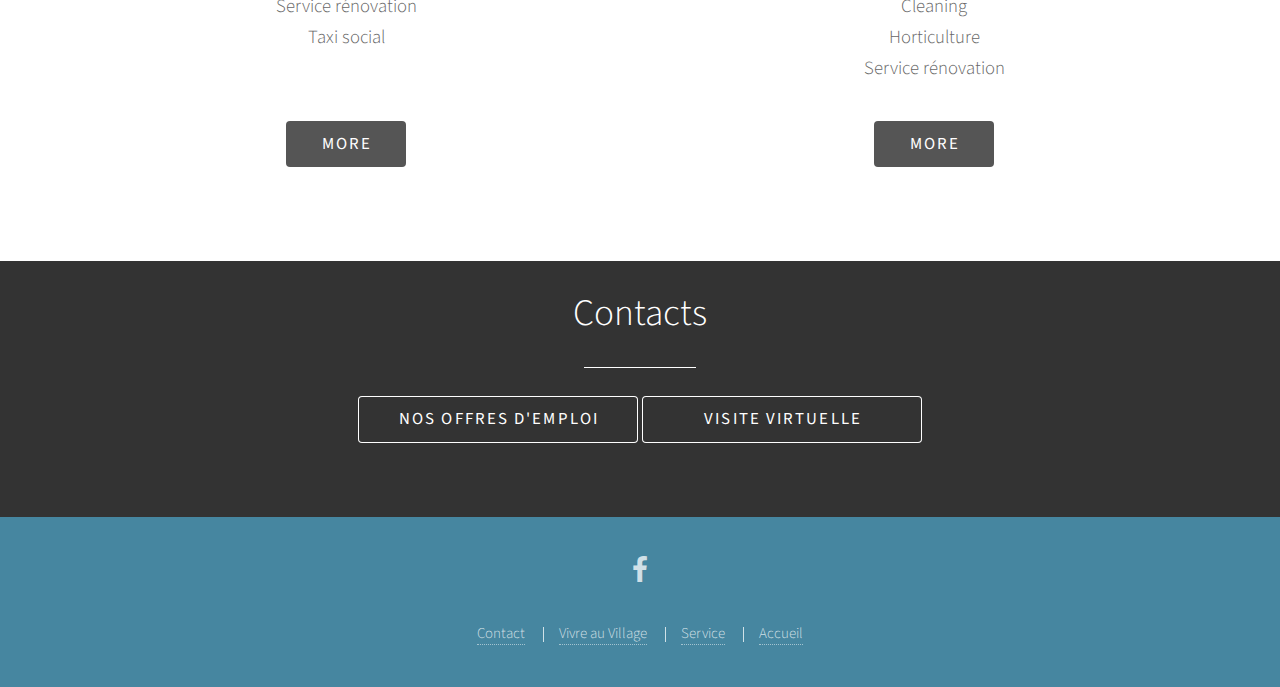
==== commit 84b19cc2: "final" ====
--- a/VillageN1/index.html
+++ b/VillageN1/index.html
@@ -15,7 +15,7 @@
 				<div class="inner">
 					 	<img id ='logo' src="images/logo.png" alt="logo">
 					<ul class="actions">
-						<li><a href="#one" class="button scrolly">A propos</a></li>
+						<li><a href="#one" class="button scrolly btnS">A propos</a></li>
 					</ul>
 				</div>
 			</section>
@@ -40,10 +40,12 @@
 				<div class="container">
 					<div class="row 150%">
 						<div class="6u 12u$(medium)">
-							<img class= 'photorow' src="images/img-6312.jpg" alt="Femme qui travail en usine">
-							<img class= 'photorow' src="images/photos-horticulture2-014.png" alt="Homme qui taille une haie">
-							<img class= 'photorow' src="images/IMG-2573-1-1.jpg" alt="Le nouveau Taxi Social">
+							<div class="photo">
+								<img class= 'photorow' src="images/img-6312.jpg" alt="Femme qui travail en usine">
+								<img class= 'photorow' src="images/photos-horticulture2-014.png" alt="Homme qui taille une haie">
+								<img class= 'photorow' src="images/IMG-2573-1-1.jpg" alt="Le nouveau Taxi Social">
 							</div>
+						</div>
 						<div class="6u$ 12u$(medium)">
 							<header class="major">
 								<h2>Qui sommes nous?</h2>
@@ -120,12 +122,15 @@
 					<li><a href="#" class="icon alt fa-facebook"><span class="label">Facebook</span></a></li>
 				</ul>
 				<ul class="copyright">
-					<li><a href=''>Contact</a></li><li> <a href="">Vivre au Village</a></li>
+					<li><a href='' class='cont'>Contact</a></li>
+					<li> <a href="" class="vivre">Vivre au Village</a></li>
+					<li><a href="" class="serv">Service</a></li>
+					<li><a href="" class='acc'>Accueil</a></li>
 				</ul>
 			</section>
 
+			<script src ="assets/js/jquery.scrolly.min.js"></script>
 			<script src="assets/js/jquery.min.js"></script>
-			<script src="assets/js/jquery.scrolly.min.js"></script>
 			<script src="assets/js/skel.min.js"></script>
 			<script src="assets/js/util.js"></script>
 			<!--[if lte IE 8]><script src="assets/js/ie/respond.min.js"></script><![endif]-->
--- a/VillageN1/assets/css/main.css
+++ b/VillageN1/assets/css/main.css
@@ -90,11 +90,29 @@
 			padding-left: 15px;
 			padding-right: 15px;
 		}
-	}
-
-	@media screen and (max-width : 750px){
+		img.photorow {
+			width: 33%;
+			height: 100px;
+		}
+		.photo {
+			display: inline-flex;
+		}
+	}
+
+	@media screen and (max-width : 780px){
 		.suite{
 			text-align: center;
+		}
+	}
+
+	@media screen and (max-width : 980px) and (min-width : 481px) {
+		img.photorow {
+			width: 31%;
+			height: 175px;
+			margin: 1%;
+		}
+		.photo {
+			display: inline-flex;
 		}
 	}
 
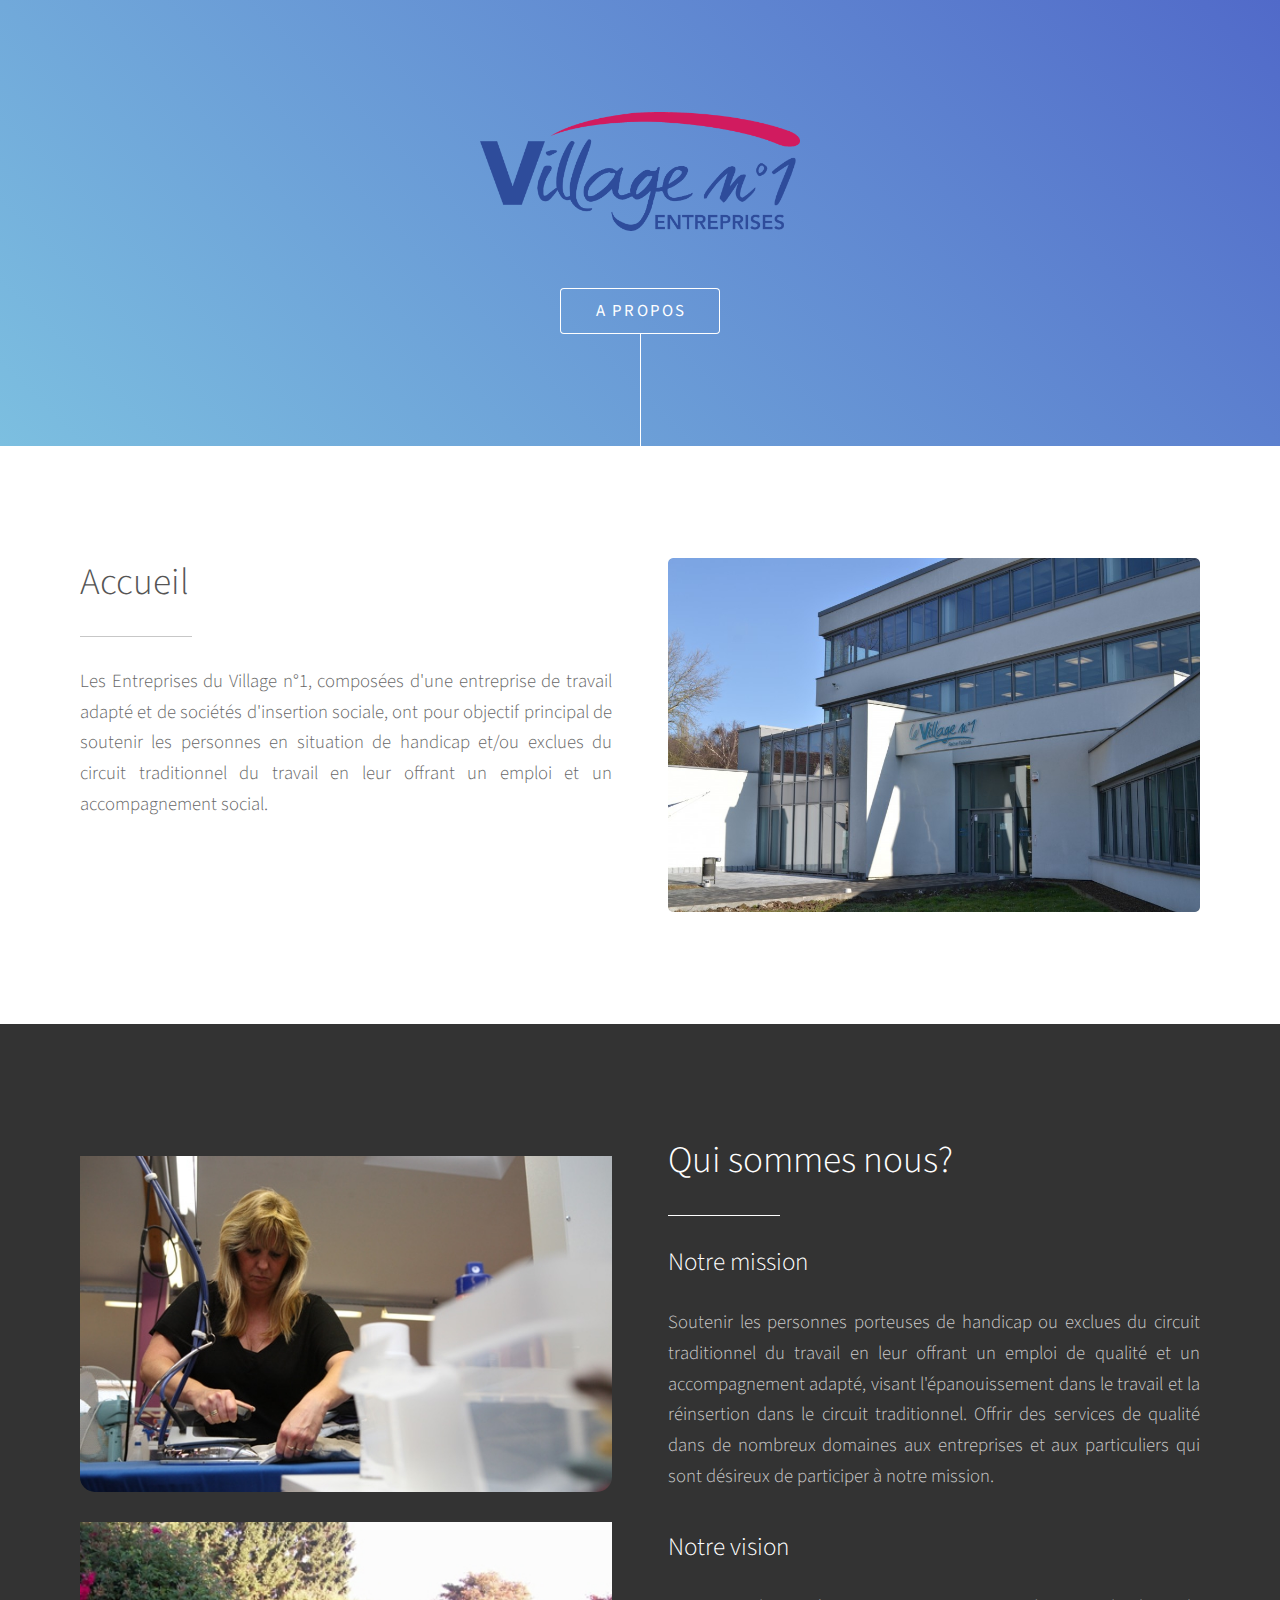
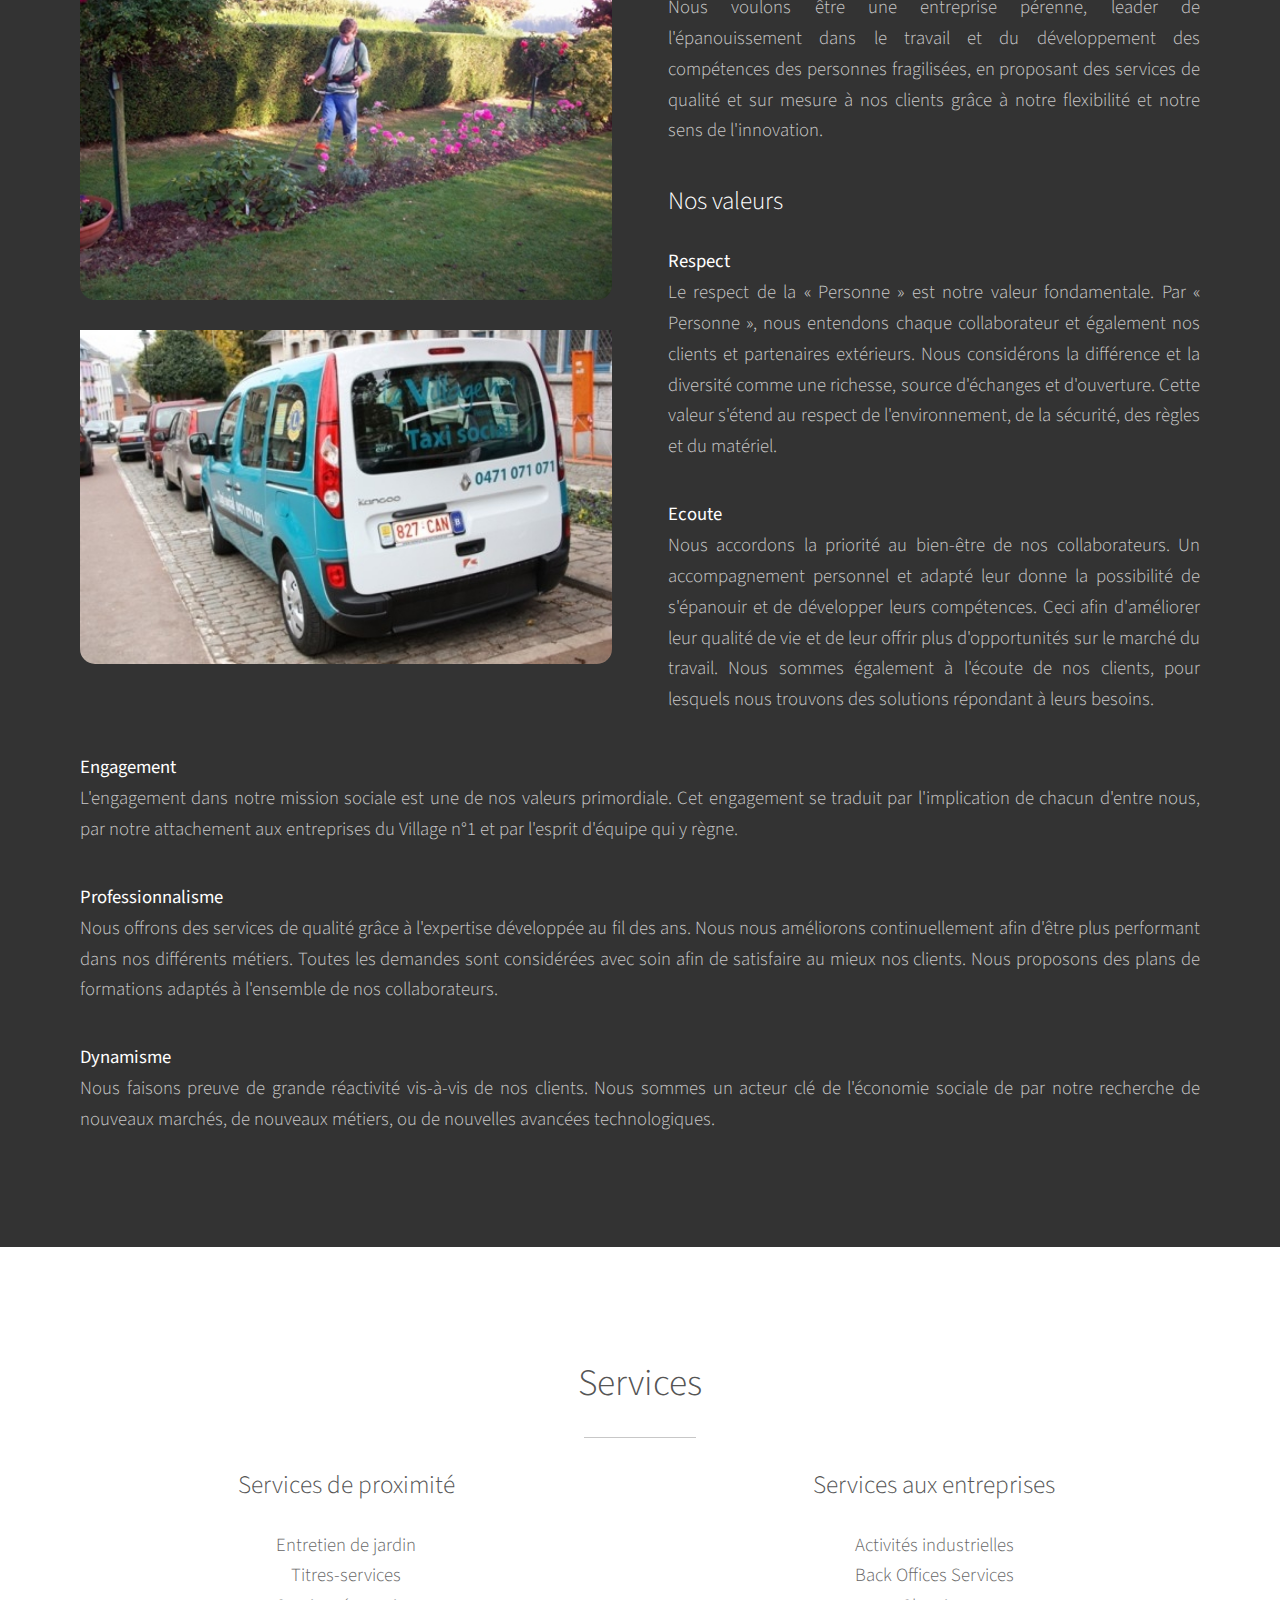
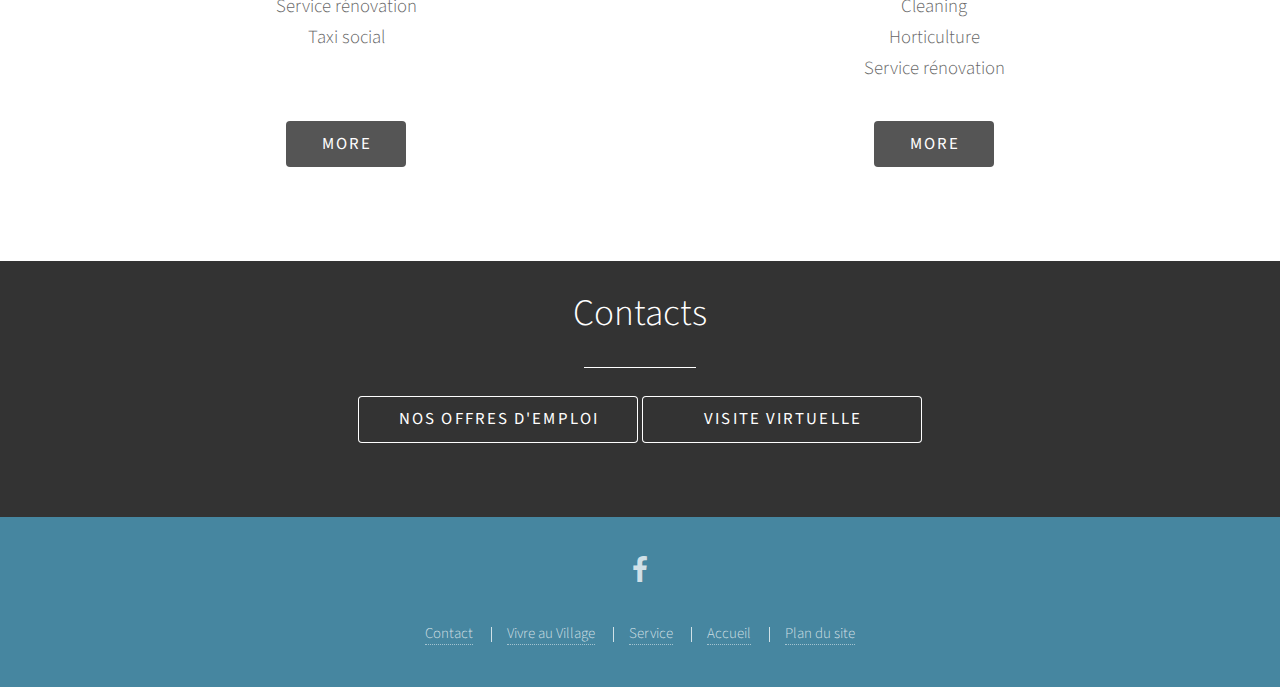
==== commit 0767fd7b: "final final" ====
--- a/VillageN1/index.html
+++ b/VillageN1/index.html
@@ -126,6 +126,7 @@
 					<li> <a href="" class="vivre">Vivre au Village</a></li>
 					<li><a href="" class="serv">Service</a></li>
 					<li><a href="" class='acc'>Accueil</a></li>
+					<li><a href="" class='plan'>Plan du site</a></li>
 				</ul>
 			</section>
 
